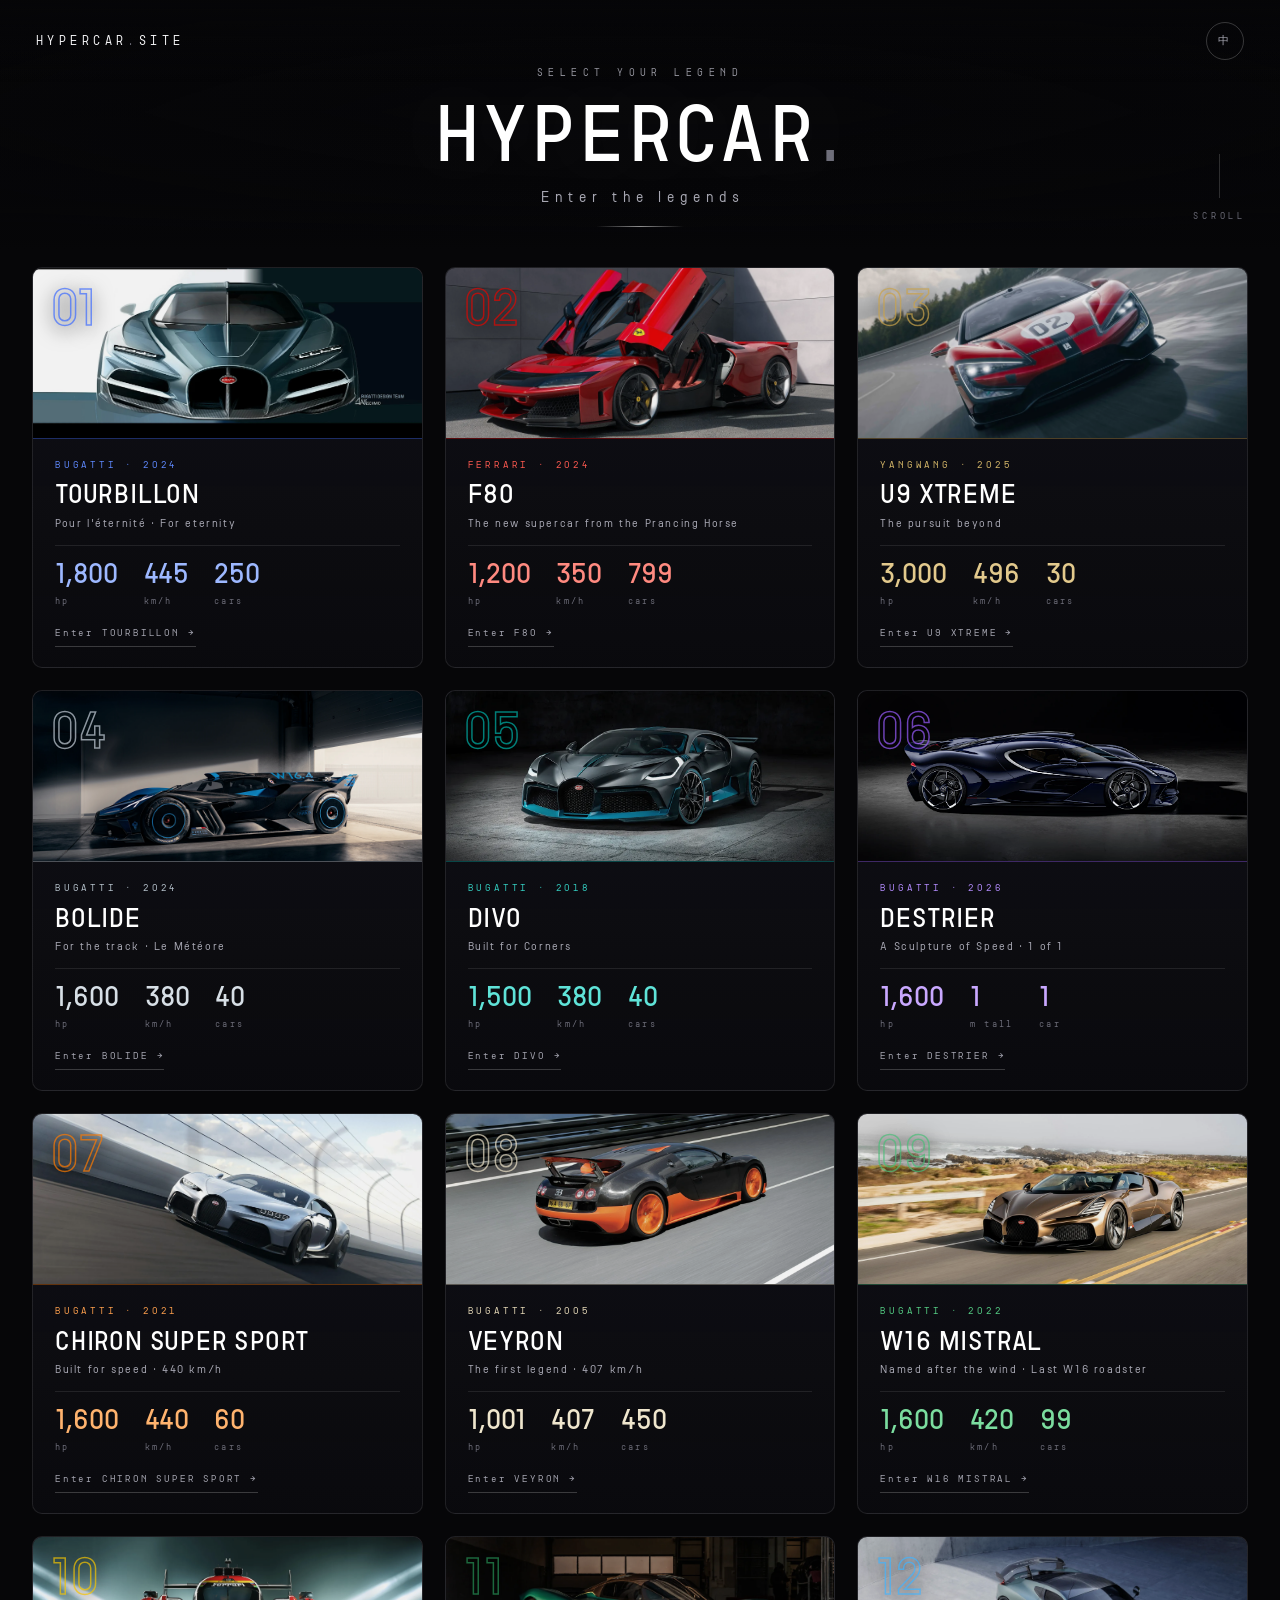
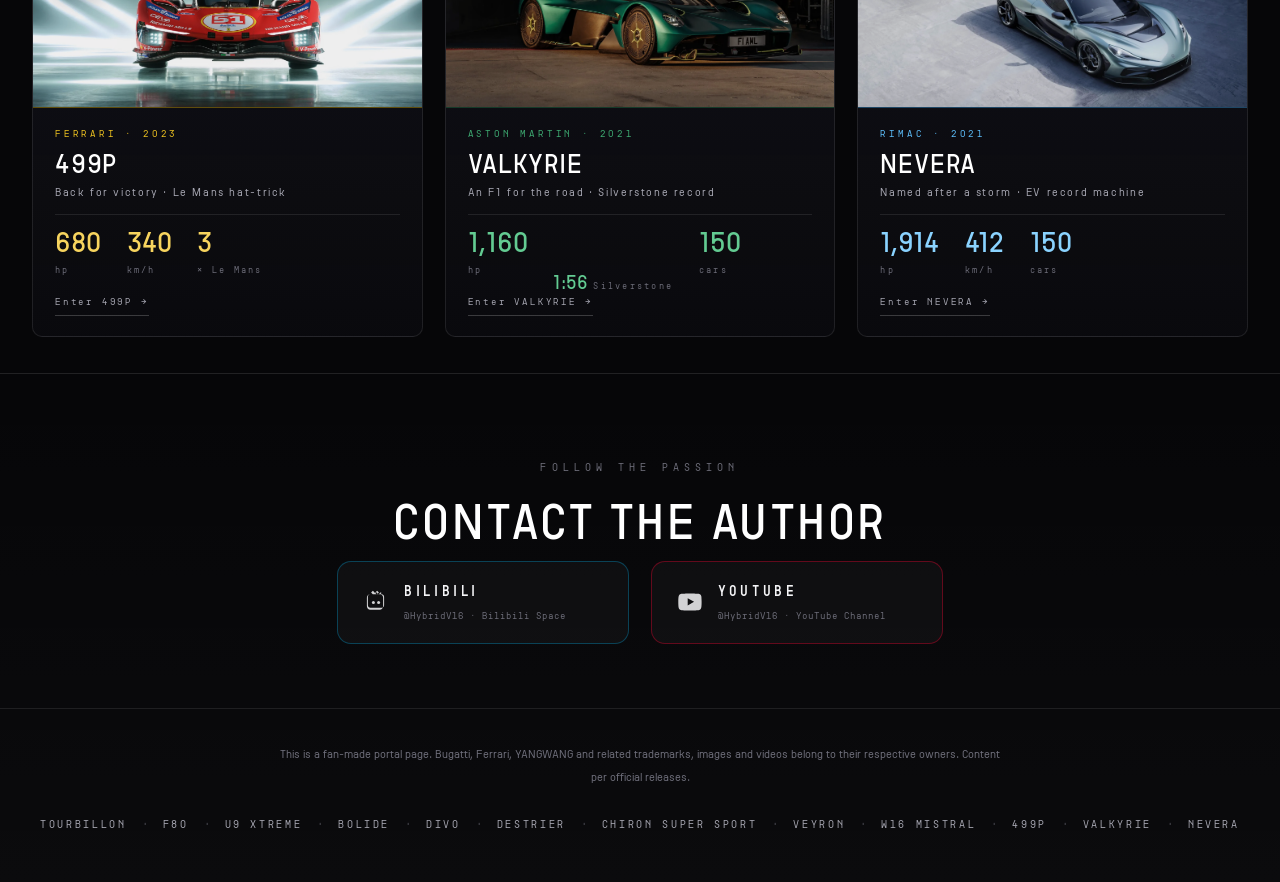
==== en.html @ 24a6a30d "Valkyrie 卡片圈速改为 1:56(去掉 .42,避免下沉) - index.html / en.html: spec--time 移除第二个数字 b 标签" ====
<!DOCTYPE html>
<html lang="en">
<head>
<meta charset="UTF-8">
<meta name="viewport" content="width=device-width, initial-scale=1.0">
<title>HYPERCAR.SITE — Enter the Legends</title>
<meta name="description" content="A collection of legendary hypercars: Bugatti Tourbillon, Ferrari F80, YANGWANG U9 Xtreme, Bugatti Bolide, Bugatti Divo, Bugatti Destrier, Bugatti Chiron Super Sport, Bugatti Veyron, Bugatti W16 Mistral, Ferrari 499P, Aston Martin Valkyrie, Rimac Nevera.">
<link rel="icon" href="data:image/svg+xml,%3Csvg xmlns='http://www.w3.org/2000/svg' viewBox='0 0 64 64'%3E%3Crect width='64' height='64' rx='14' fill='%230a0a0c'/%3E%3Ctext x='32' y='43' font-family='Arial' font-size='30' font-weight='700' fill='%23f4f4f6' text-anchor='middle'%3EH%3C/text%3E%3C/svg%3E">
<meta property="og:type" content="website">
<meta property="og:title" content="HYPERCAR.SITE">
<meta property="og:description" content="A collection of legendary hypercars — Bugatti Tourbillon · Ferrari F80 · YANGWANG U9 Xtreme · Bugatti Bolide · Bugatti Divo · Bugatti Destrier · Chiron Super Sport · Veyron · W16 Mistral · 499P · Valkyrie · Nevera.">
<meta property="og:image" content="assets/tourbillon.webp">
<meta name="twitter:card" content="summary_large_image">
<link rel="stylesheet" href="css/style.css">
</head>
<body>

<div class="cursor" aria-hidden="true"><span></span></div>

<header class="nav">
  <a class="nav__brand" href="#hero">HYPERCAR<span class="nav__dot">.</span>SITE</a>
  <a class="lang-btn" href="index.html">中</a>
</header>

<main>

<!-- ============ HERO ============ -->
<section class="hero" id="hero">
  <div class="hero__bg" aria-hidden="true">
    <img src="assets/tourbillon.webp" alt="">
    <img src="assets/f80.webp" alt="">
    <img src="assets/u9x.webp" alt="">
    <img src="assets/bolide.webp" alt="">
  </div>
  <div class="hero__veil" aria-hidden="true"></div>

  <div class="hero__inner">
    <p class="hero__kicker">SELECT YOUR LEGEND</p>
    <h1 class="hero__title">HYPERCAR<span class="hero__dot">.</span></h1>
    <p class="hero__sub">Enter the legends</p>
    <div class="hero__line" aria-hidden="true"></div>
  </div>

  <a class="hero__scroll" href="#doors" aria-label="Scroll to explore">
    <span class="hero__scroll-track"><i></i></span>
    <span class="hero__scroll-text">SCROLL</span>
  </a>
</section>

<!-- ============ CAR COLLECTION ============ -->
<section class="doors" id="doors">

  <!-- 01 TOURBILLON -->
  <a class="door door--bugatti" href="https://tourbillon.hypercar.site/en.html" target="_blank" rel="noopener">
    <div class="door__media">
      <img class="door__img" src="assets/tourbillon.webp" alt="Bugatti Tourbillon" loading="lazy">
      <span class="door__no">01</span>
    </div>
    <div class="door__body">
      <span class="door__tag">BUGATTI · 2024</span>
      <h2 class="door__title">TOURBILLON</h2>
      <p class="door__sub">Pour l'éternité · For eternity</p>
      <div class="door__specs">
        <div class="spec"><b data-count="1800">0</b><span>hp</span></div>
        <div class="spec"><b data-count="445">0</b><span>km/h</span></div>
        <div class="spec"><b data-count="250">0</b><span>cars</span></div>
      </div>
      <span class="door__enter">Enter TOURBILLON <i>→</i></span>
    </div>
  </a>

  <!-- 02 F80 -->
  <a class="door door--ferrari" href="https://f80.hypercar.site/en.html" target="_blank" rel="noopener">
    <div class="door__media">
      <img class="door__img" src="assets/f80.webp" alt="Ferrari F80" loading="lazy">
      <span class="door__no">02</span>
    </div>
    <div class="door__body">
      <span class="door__tag">FERRARI · 2024</span>
      <h2 class="door__title">F80</h2>
      <p class="door__sub">The new supercar from the Prancing Horse</p>
      <div class="door__specs">
        <div class="spec"><b data-count="1200">0</b><span>hp</span></div>
        <div class="spec"><b data-count="350">0</b><span>km/h</span></div>
        <div class="spec"><b data-count="799">0</b><span>cars</span></div>
      </div>
      <span class="door__enter">Enter F80 <i>→</i></span>
    </div>
  </a>

  <!-- 03 U9 XTREME -->
  <a class="door door--yangwang" href="https://u9x.hypercar.site/en.html" target="_blank" rel="noopener">
    <div class="door__media">
      <img class="door__img" src="assets/u9x.webp" alt="YANGWANG U9 Xtreme" loading="lazy">
      <span class="door__no">03</span>
    </div>
    <div class="door__body">
      <span class="door__tag">YANGWANG · 2025</span>
      <h2 class="door__title">U9 XTREME</h2>
      <p class="door__sub">The pursuit beyond</p>
      <div class="door__specs">
        <div class="spec"><b data-count="3000">0</b><span>hp</span></div>
        <div class="spec"><b data-count="496">0</b><span>km/h</span></div>
        <div class="spec"><b data-count="30">0</b><span>cars</span></div>
      </div>
      <span class="door__enter">Enter U9 XTREME <i>→</i></span>
    </div>
  </a>

  <!-- 04 BOLIDE -->
  <a class="door door--bolide" href="https://bolide.hypercar.site/en.html" target="_blank" rel="noopener">
    <div class="door__media">
      <img class="door__img" src="assets/bolide.webp" alt="Bugatti Bolide" loading="lazy">
      <span class="door__no">04</span>
    </div>
    <div class="door__body">
      <span class="door__tag">BUGATTI · 2024</span>
      <h2 class="door__title">BOLIDE</h2>
      <p class="door__sub">For the track · Le Météore</p>
      <div class="door__specs">
        <div class="spec"><b data-count="1600">0</b><span>hp</span></div>
        <div class="spec"><b data-count="380">0</b><span>km/h</span></div>
        <div class="spec"><b data-count="40">0</b><span>cars</span></div>
      </div>
      <span class="door__enter">Enter BOLIDE <i>→</i></span>
    </div>
  </a>

  <!-- 05 DIVO -->
  <a class="door door--divo" href="https://divo.hypercar.site/en.html" target="_blank" rel="noopener">
    <div class="door__media">
      <img class="door__img" src="assets/divo.webp" alt="Bugatti Divo" loading="lazy">
      <span class="door__no">05</span>
    </div>
    <div class="door__body">
      <span class="door__tag">BUGATTI · 2018</span>
      <h2 class="door__title">DIVO</h2>
      <p class="door__sub">Built for Corners</p>
      <div class="door__specs">
        <div class="spec"><b data-count="1500">0</b><span>hp</span></div>
        <div class="spec"><b data-count="380">0</b><span>km/h</span></div>
        <div class="spec"><b data-count="40">0</b><span>cars</span></div>
      </div>
      <span class="door__enter">Enter DIVO <i>→</i></span>
    </div>
  </a>

  <!-- 06 DESTRIER -->
  <a class="door door--destrier" href="https://destrier.hypercar.site/en.html" target="_blank" rel="noopener">
    <div class="door__media">
      <img class="door__img" src="assets/destrier.webp" alt="Bugatti Destrier" loading="lazy">
      <span class="door__no">06</span>
    </div>
    <div class="door__body">
      <span class="door__tag">BUGATTI · 2026</span>
      <h2 class="door__title">DESTRIER</h2>
      <p class="door__sub">A Sculpture of Speed · 1 of 1</p>
      <div class="door__specs">
        <div class="spec"><b data-count="1600">0</b><span>hp</span></div>
        <div class="spec"><b data-count="1">0</b><span>m tall</span></div>
        <div class="spec"><b data-count="1">0</b><span>car</span></div>
      </div>
      <span class="door__enter">Enter DESTRIER <i>→</i></span>
    </div>
  </a>

  <!-- 07 CHIRON SUPER SPORT -->
  <a class="door door--chiron" href="https://ykcbugatti.github.io/ChironSS/en.html" target="_blank" rel="noopener">
    <div class="door__media">
      <img class="door__img" src="assets/chiron-supersport.webp" alt="Bugatti Chiron Super Sport" loading="lazy">
      <span class="door__no">07</span>
    </div>
    <div class="door__body">
      <span class="door__tag">BUGATTI · 2021</span>
      <h2 class="door__title">CHIRON SUPER SPORT</h2>
      <p class="door__sub">Built for speed · 440 km/h</p>
      <div class="door__specs">
        <div class="spec"><b data-count="1600">0</b><span>hp</span></div>
        <div class="spec"><b data-count="440">0</b><span>km/h</span></div>
        <div class="spec"><b data-count="60">0</b><span>cars</span></div>
      </div>
      <span class="door__enter">Enter CHIRON SUPER SPORT <i>→</i></span>
    </div>
  </a>

  <!-- 08 VEYRON -->
  <a class="door door--veyron" href="https://veyron.hypercar.site/en.html" target="_blank" rel="noopener">
    <div class="door__media">
      <img class="door__img" src="assets/veyron.webp" alt="Bugatti Veyron" loading="lazy">
      <span class="door__no">08</span>
    </div>
    <div class="door__body">
      <span class="door__tag">BUGATTI · 2005</span>
      <h2 class="door__title">VEYRON</h2>
      <p class="door__sub">The first legend · 407 km/h</p>
      <div class="door__specs">
        <div class="spec"><b data-count="1001">0</b><span>hp</span></div>
        <div class="spec"><b data-count="407">0</b><span>km/h</span></div>
        <div class="spec"><b data-count="450">0</b><span>cars</span></div>
      </div>
      <span class="door__enter">Enter VEYRON <i>→</i></span>
    </div>
  </a>

  <!-- 09 W16 MISTRAL -->
  <a class="door door--mistral" href="https://ykcbugatti.github.io/Mistral/en.html" target="_blank" rel="noopener">
    <div class="door__media">
      <img class="door__img" src="assets/mistral.webp" alt="Bugatti W16 Mistral" loading="lazy">
      <span class="door__no">09</span>
    </div>
    <div class="door__body">
      <span class="door__tag">BUGATTI · 2022</span>
      <h2 class="door__title">W16 MISTRAL</h2>
      <p class="door__sub">Named after the wind · Last W16 roadster</p>
      <div class="door__specs">
        <div class="spec"><b data-count="1600">0</b><span>hp</span></div>
        <div class="spec"><b data-count="420">0</b><span>km/h</span></div>
        <div class="spec"><b data-count="99">0</b><span>cars</span></div>
      </div>
      <span class="door__enter">Enter W16 MISTRAL <i>→</i></span>
    </div>
  </a>

  <!-- 10 FERRARI 499P -->
  <a class="door door--f499p" href="https://499p.hypercar.site/en.html" target="_blank" rel="noopener">
    <div class="door__media">
      <img class="door__img" src="assets/499p.webp" alt="Ferrari 499P" loading="lazy">
      <span class="door__no">10</span>
    </div>
    <div class="door__body">
      <span class="door__tag">FERRARI · 2023</span>
      <h2 class="door__title">499P</h2>
      <p class="door__sub">Back for victory · Le Mans hat-trick</p>
      <div class="door__specs">
        <div class="spec"><b data-count="680">0</b><span>hp</span></div>
        <div class="spec"><b data-count="340">0</b><span>km/h</span></div>
        <div class="spec"><b data-count="3">0</b><span>× Le Mans</span></div>
      </div>
      <span class="door__enter">Enter 499P <i>→</i></span>
    </div>
  </a>

  <!-- 11 ASTON MARTIN VALKYRIE -->
  <a class="door door--valkyrie" href="https://ykcbugatti.github.io/Valkyrie/en.html" target="_blank" rel="noopener">
    <div class="door__media">
      <img class="door__img" src="assets/valkyrie.webp" alt="Aston Martin Valkyrie" loading="lazy">
      <span class="door__no">11</span>
    </div>
    <div class="door__body">
      <span class="door__tag">ASTON MARTIN · 2021</span>
      <h2 class="door__title">VALKYRIE</h2>
      <p class="door__sub">An F1 for the road · Silverstone record</p>
      <div class="door__specs">
        <div class="spec"><b data-count="1160">0</b><span>hp</span></div>
        <div class="spec spec--time"><b>1:56</b><span>Silverstone</span></div>
        <div class="spec"><b data-count="150">0</b><span>cars</span></div>
      </div>
      <span class="door__enter">Enter VALKYRIE <i>→</i></span>
    </div>
  </a>

  <!-- 12 RIMAC NEVERA -->
  <a class="door door--nevera" href="https://nevera.hypercar.site/en.html" target="_blank" rel="noopener">
    <div class="door__media">
      <img class="door__img" src="assets/nevera.webp" alt="Rimac Nevera" loading="lazy">
      <span class="door__no">12</span>
    </div>
    <div class="door__body">
      <span class="door__tag">RIMAC · 2021</span>
      <h2 class="door__title">NEVERA</h2>
      <p class="door__sub">Named after a storm · EV record machine</p>
      <div class="door__specs">
        <div class="spec"><b data-count="1914">0</b><span>hp</span></div>
        <div class="spec"><b data-count="412">0</b><span>km/h</span></div>
        <div class="spec"><b data-count="150">0</b><span>cars</span></div>
      </div>
      <span class="door__enter">Enter NEVERA <i>→</i></span>
    </div>
  </a>

</section>

</main>

<footer class="footer">

  <!-- ============ CONTACT ============ -->
  <div class="footer__contact">
    <p class="footer__kicker">FOLLOW THE PASSION</p>
    <h2 class="footer__title">Contact the author</h2>
    <div class="footer__btns">
      <a class="sbtn sbtn--bili" href="https://space.bilibili.com/675250962" target="_blank" rel="noopener">
        <svg viewBox="0 0 24 24" width="24" height="24" fill="currentColor" aria-hidden="true">
          <path d="M7.1 2.6 8.9.8l2.1 2.1L13.1.8l1.8 1.8-1.7 1.7h2.5c1.9 0 3.4 1.5 3.4 3.4v8.6c0 1.9-1.5 3.4-3.4 3.4H6.3c-1.9 0-3.4-1.5-3.4-3.4V7.7c0-1.9 1.5-3.4 3.4-3.4h2.5L7.1 2.6zM7.6 4.3H6.3c-1.3 0-2.4 1.1-2.4 2.4v8.6c0 1.3 1.1 2.4 2.4 2.4h11.4c1.3 0 2.4-1.1 2.4-2.4V6.7c0-1.3-1.1-2.4-2.4-2.4h-1.3l1.2-1.2-.9-.9-2.2 2.2-2.2-2.2-.9.9 1.2 1.2H7.6z"/>
          <circle cx="9.4" cy="12.6" r="1.5"/>
          <circle cx="14.6" cy="12.6" r="1.5"/>
        </svg>
        <span class="sbtn__txt"><b>BILIBILI</b><small>@HybridV16 · Bilibili Space</small></span>
        <i class="sbtn__arrow">→</i>
      </a>
      <a class="sbtn sbtn--yt" href="https://www.youtube.com/@HybridV16" target="_blank" rel="noopener">
        <svg viewBox="0 0 24 24" width="24" height="24" fill="currentColor" aria-hidden="true">
          <path d="M23.5 7.2s-.2-1.7-.9-2.4c-.9-.9-1.9-.9-2.4-1C16.9 3.5 12 3.5 12 3.5s-4.9 0-8.2.3c-.5.1-1.5.1-2.4 1-.7.7-.9 2.4-.9 2.4S.3 9.2.3 11.2v1.6c0 2 .2 4 .2 4s.2 1.7.9 2.4c.9.9 2.1.9 2.6 1 1.9.2 7.9.3 7.9.3s4.9 0 8.2-.3c.5-.1 1.5-.1 2.4-1 .7-.7.9-2.4.9-2.4s.2-2 .2-4v-1.6c0-2-.2-4-.2-4zM9.7 15.4V8.2l6.4 3.6-6.4 3.6z"/>
        </svg>
        <span class="sbtn__txt"><b>YOUTUBE</b><small>@HybridV16 · YouTube Channel</small></span>
        <i class="sbtn__arrow">→</i>
      </a>
    </div>
  </div>

  <div class="footer__base">
    <p class="footer__note">This is a fan-made portal page. Bugatti, Ferrari, YANGWANG and related trademarks, images and videos belong to their respective owners. Content per official releases.</p>
    <div class="footer__links">
      <a href="https://tourbillon.hypercar.site">TOURBILLON</a>
      <span class="footer__sep">·</span>
      <a href="https://f80.hypercar.site">F80</a>
      <span class="footer__sep">·</span>
      <a href="https://u9x.hypercar.site">U9 XTREME</a>
      <span class="footer__sep">·</span>
      <a href="https://bolide.hypercar.site">BOLIDE</a>
      <span class="footer__sep">·</span>
      <a href="https://divo.hypercar.site">DIVO</a>
      <span class="footer__sep">·</span>
      <a href="https://destrier.hypercar.site">DESTRIER</a>
      <span class="footer__sep">·</span>
      <a href="https://ykcbugatti.github.io/ChironSS/">CHIRON SUPER SPORT</a>
      <span class="footer__sep">·</span>
      <a href="https://veyron.hypercar.site">VEYRON</a>
      <span class="footer__sep">·</span>
      <a href="https://ykcbugatti.github.io/Mistral/">W16 MISTRAL</a>
      <span class="footer__sep">·</span>
      <a href="https://499p.hypercar.site">499P</a>
      <span class="footer__sep">·</span>
      <a href="https://ykcbugatti.github.io/Valkyrie/">VALKYRIE</a>
      <span class="footer__sep">·</span>
      <a href="https://nevera.hypercar.site">NEVERA</a>
    </div>
  </div>
</footer>

<script src="js/main.js"></script>
</body>
</html>
---- css/style.css ----
/* ============================================================
   HYPERCAR.SITE · v3 门户页
   设计语言:紧凑影像 Hero · 桌面端三卡单屏展示 · 品牌字体
   字体:Bugatti Display / Bugatti Text / Bugatti Mono(本地 woff2)
   ============================================================ */

/* ---------- 品牌字体 ---------- */
@font-face {
  font-family: 'Bugatti Display';
  src: url('../fonts/bugatti-display-400.woff2') format('woff2');
  font-weight: 400;
  font-style: normal;
  font-display: swap;
}
@font-face {
  font-family: 'Bugatti Text';
  src: url('../fonts/bugatti-text-400.woff2') format('woff2');
  font-weight: 400;
  font-style: normal;
  font-display: swap;
}
@font-face {
  font-family: 'Bugatti Text';
  src: url('../fonts/bugatti-text-700.woff2') format('woff2');
  font-weight: 700;
  font-style: normal;
  font-display: swap;
}
@font-face {
  font-family: 'Bugatti Mono';
  src: url('../fonts/bugatti-mono-400.woff2') format('woff2');
  font-weight: 400;
  font-style: normal;
  font-display: swap;
}

/* ---------- 变量 ---------- */
:root {
  --bg: #060608;
  --bg2: #0c0c10;
  --panel: #101016;
  --line: rgba(255, 255, 255, 0.09);
  --line2: rgba(255, 255, 255, 0.2);
  --txt: #f5f5f7;
  --dim: #a7a7b2;
  --faint: #6e6e7a;
  --bugatti: #3d6bff;
  --ferrari: #e10600;
  --yangwang: #c9a24b;
  --bili: #00a1d6;
  --yt: #ff0033;
  --display: 'Bugatti Display', 'PingFang SC', 'Hiragino Sans GB', 'Microsoft YaHei', sans-serif;
  --text: 'Bugatti Text', 'PingFang SC', 'Hiragino Sans GB', 'Microsoft YaHei', sans-serif;
  --mono: 'Bugatti Mono', ui-monospace, 'Cascadia Mono', 'SF Mono', Consolas, monospace;
  --ease: cubic-bezier(0.65, 0, 0.35, 1);
  --ease2: cubic-bezier(0.22, 1, 0.36, 1);
}

/* ---------- 基础 ---------- */
* { margin: 0; padding: 0; box-sizing: border-box; }

html { scroll-behavior: smooth; overflow-anchor: none; }

body {
  background: var(--bg);
  color: var(--txt);
  font-family: var(--text);
  font-size: 16px;
  line-height: 1.75;
  -webkit-font-smoothing: antialiased;
  overflow-x: hidden;
  min-height: 100vh;
  display: flex;
  flex-direction: column;
}

a { color: inherit; text-decoration: none; }
::selection { background: rgba(255, 255, 255, 0.18); }

/* ---------- 自定义光标 ---------- */
.cursor {
  position: fixed;
  top: 0; left: 0;
  width: 34px; height: 34px;
  margin: -17px 0 0 -17px;
  border: 1px solid rgba(255, 255, 255, 0.85);
  border-radius: 50%;
  pointer-events: none;
  z-index: 9999;
  opacity: 0;
  transition: opacity 0.4s;
  mix-blend-mode: difference;
}
.cursor span { position: absolute; inset: 0; border: 1px solid rgba(255, 255, 255, 0.85); border-radius: 50%; }
.cursor.is-on { opacity: 1; }
.cursor.is-hot { transform: scale(1.6); }
@media (pointer: coarse) { .cursor { display: none; } }

/* ---------- 导航 ---------- */
.nav {
  position: fixed;
  top: 0; left: 0; right: 0;
  z-index: 100;
  padding: 22px 36px;
  display: flex;
  align-items: center;
  justify-content: space-between;
  background: linear-gradient(180deg, rgba(6, 6, 8, 0.9), transparent);
  transition: padding 0.5s, background 0.5s;
}
.nav.is-solid {
  padding: 14px 36px;
  background: rgba(6, 6, 8, 0.82);
  backdrop-filter: blur(14px);
  -webkit-backdrop-filter: blur(14px);
  border-bottom: 1px solid var(--line);
}
.nav__brand {
  font-family: var(--mono);
  font-size: 13px;
  letter-spacing: 0.34em;
  color: var(--txt);
}
.nav__dot { color: var(--faint); }
.lang-btn {
  font-family: var(--mono);
  font-size: 11px;
  letter-spacing: 0.2em;
  color: var(--dim);
  width: 38px; height: 38px;
  display: grid;
  place-items: center;
  border: 1px solid var(--line2);
  border-radius: 50%;
  transition: border-color 0.3s, color 0.3s, transform 0.3s;
}
.lang-btn:hover { border-color: var(--txt); color: var(--txt); transform: scale(1.05); }

/* ---------- HERO:紧凑影像区 ---------- */
main {
  flex: 1;
  min-height: 100vh;
  display: flex;
  flex-direction: column;
}
.hero {
  position: relative;
  min-height: clamp(170px, 23vh, 250px);
  display: flex;
  align-items: center;
  justify-content: center;
  text-align: center;
  overflow: hidden;
}
.hero__bg { position: absolute; inset: 0; }
.hero__bg img {
  position: absolute;
  inset: 0;
  width: 100%; height: 100%;
  object-fit: cover;
  object-position: center 45%;
  opacity: 0;
  transform: scale(1.08);
  animation: heroCycle 32s var(--ease) infinite;
  will-change: opacity, transform;
}
.hero__bg img:nth-child(1) { animation-delay: 0s; }
.hero__bg img:nth-child(2) { animation-delay: 8s; }
.hero__bg img:nth-child(3) { animation-delay: 16s; }
.hero__bg img:nth-child(4) { animation-delay: 24s; }
@keyframes heroCycle {
  0%   { opacity: 0; transform: scale(1.08); }
  4%   { opacity: 0.6; }
  30%  { opacity: 0.6; }
  34%  { opacity: 0; transform: scale(1.02); }
  100% { opacity: 0; transform: scale(1.02); }
}
.hero__veil {
  position: absolute;
  inset: 0;
  background:
    radial-gradient(55% 80% at 50% 45%, transparent 30%, rgba(6, 6, 8, 0.5) 100%),
    linear-gradient(180deg, rgba(6, 6, 8, 0.55) 0%, rgba(6, 6, 8, 0.3) 45%, rgba(6, 6, 8, 0.55) 80%, var(--bg) 100%);
  pointer-events: none;
}
.hero__inner {
  position: relative;
  z-index: 2;
  padding: 64px 24px 22px;
}
.hero__kicker {
  font-family: var(--mono);
  font-size: 10.5px;
  letter-spacing: 0.52em;
  color: var(--dim);
  margin-bottom: 12px;
  opacity: 0;
  animation: fadeUp 0.9s var(--ease2) 0.15s forwards;
}
.hero__title {
  font-family: var(--display);
  font-weight: 400;
  font-size: clamp(38px, 6.2vw, 82px);
  line-height: 1;
  letter-spacing: 0.06em;
  color: #fff;
  text-shadow: 0 0 90px rgba(255, 255, 255, 0.16);
  opacity: 0;
  animation: fadeUp 1s var(--ease2) 0.3s forwards;
}
.hero__dot { color: var(--faint); }
.hero__sub {
  margin-top: 10px;
  font-size: clamp(12px, 1.4vw, 15px);
  letter-spacing: 0.4em;
  text-indent: 0.4em;
  color: var(--dim);
  opacity: 0;
  animation: fadeUp 1s var(--ease2) 0.45s forwards;
}
.hero__line {
  margin: 16px auto 0;
  width: 88px;
  height: 1px;
  background: linear-gradient(90deg, transparent, rgba(255, 255, 255, 0.55), transparent);
  opacity: 0;
  animation: fadeUp 0.9s var(--ease2) 0.6s forwards, linePulse 3.2s ease-in-out 1.8s infinite;
}
@keyframes linePulse {
  0%, 100% { opacity: 0.35; }
  50% { opacity: 1; }
}
@keyframes fadeUp {
  from { opacity: 0; transform: translateY(24px); }
  to   { opacity: 1; transform: none; }
}

/* 滚动指示 */
.hero__scroll {
  position: absolute;
  right: 34px;
  bottom: 24px;
  z-index: 2;
  display: flex;
  flex-direction: column;
  align-items: center;
  gap: 10px;
  color: var(--faint);
  opacity: 1;
  transition: opacity 0.5s;
}
.hero__scroll.is-gone { opacity: 0; pointer-events: none; }
.hero__scroll-track {
  width: 1px;
  height: 44px;
  background: rgba(255, 255, 255, 0.16);
  position: relative;
  overflow: hidden;
}
.hero__scroll-track i {
  position: absolute;
  left: 0; top: -40%;
  width: 100%; height: 40%;
  background: linear-gradient(180deg, transparent, #fff);
  animation: scrollDrop 1.8s var(--ease) infinite;
}
@keyframes scrollDrop {
  0%   { top: -40%; }
  100% { top: 110%; }
}
.hero__scroll-text {
  font-family: var(--mono);
  font-size: 9.5px;
  letter-spacing: 0.4em;
}

/* ---------- 车型收藏:桌面端三卡单屏 ---------- */
.doors {
  flex: 1;
  width: 100%;
  max-width: 1320px;
  margin: 0 auto;
  padding: 18px 32px 36px;
  display: grid;
  grid-template-columns: repeat(3, 1fr);
  gap: 22px;
  align-items: stretch;
}
.door {
  position: relative;
  display: flex;
  flex-direction: column;
  border: 1px solid var(--line);
  background: linear-gradient(180deg, var(--panel), rgba(12, 12, 16, 0.7));
  border-radius: 10px;
  overflow: hidden;
  opacity: 0;
  transform: translateY(34px);
  transition: transform 0.55s var(--ease), border-color 0.4s, box-shadow 0.55s, opacity 0.7s var(--ease2);
}
.door.is-in { opacity: 1; transform: none; }
.door.is-in:hover { transform: translateY(-7px); border-color: var(--line2); }
.door--bugatti.is-in:hover { border-color: rgba(61, 107, 255, 0.55); box-shadow: 0 34px 70px -34px rgba(61, 107, 255, 0.5); }
.door--ferrari.is-in:hover { border-color: rgba(225, 6, 0, 0.55); box-shadow: 0 34px 70px -34px rgba(225, 6, 0, 0.5); }
.door--yangwang.is-in:hover { border-color: rgba(201, 162, 75, 0.55); box-shadow: 0 34px 70px -34px rgba(201, 162, 75, 0.45); }
.door--bolide.is-in:hover { border-color: rgba(198, 208, 218, 0.55); box-shadow: 0 34px 70px -34px rgba(198, 208, 218, 0.4); }
.door--divo.is-in:hover { border-color: rgba(0, 178, 169, 0.55); box-shadow: 0 34px 70px -34px rgba(0, 178, 169, 0.45); }
.door--destrier.is-in:hover { border-color: rgba(154, 92, 255, 0.55); box-shadow: 0 34px 70px -34px rgba(154, 92, 255, 0.45); }
.door--chiron.is-in:hover { border-color: rgba(255, 122, 0, 0.55); box-shadow: 0 34px 70px -34px rgba(255, 122, 0, 0.45); }
.door--veyron.is-in:hover { border-color: rgba(235, 225, 200, 0.55); box-shadow: 0 34px 70px -34px rgba(235, 225, 200, 0.4); }
.door--mistral.is-in:hover { border-color: rgba(74, 190, 120, 0.55); box-shadow: 0 34px 70px -34px rgba(74, 190, 120, 0.45); }
.door--f499p.is-in:hover { border-color: rgba(245, 196, 0, 0.55); box-shadow: 0 34px 70px -34px rgba(245, 196, 0, 0.45); }
.door--valkyrie.is-in:hover { border-color: rgba(38, 145, 85, 0.55); box-shadow: 0 34px 70px -34px rgba(38, 145, 85, 0.45); }
.door--nevera.is-in:hover { border-color: rgba(64, 180, 255, 0.55); box-shadow: 0 34px 70px -34px rgba(64, 180, 255, 0.45); }

.door__media {
  position: relative;
  flex: 1.35;
  min-height: 170px;
  overflow: hidden;
}
.door__img {
  position: absolute;
  inset: 0;
  width: 100%; height: 100%;
  object-fit: cover;
  filter: saturate(0.88) brightness(0.95);
  transition: transform 1.2s var(--ease2), filter 0.9s;
}
.door.is-in:hover .door__img { transform: scale(1.06); filter: saturate(1.05) brightness(1.04); }

.door__no {
  position: absolute;
  top: 14px;
  left: 18px;
  z-index: 2;
  font-family: var(--display);
  font-size: clamp(42px, 4vw, 64px);
  line-height: 1;
  color: transparent;
  -webkit-text-stroke: 1.5px rgba(255, 255, 255, 0.32);
  pointer-events: none;
  text-shadow: 0 4px 20px rgba(0, 0, 0, 0.55);
}
.door--bugatti .door__no { -webkit-text-stroke-color: rgba(61, 107, 255, 0.7); }
.door--ferrari .door__no { -webkit-text-stroke-color: rgba(225, 6, 0, 0.7); }
.door--yangwang .door__no { -webkit-text-stroke-color: rgba(201, 162, 75, 0.7); }
.door--bolide .door__no { -webkit-text-stroke-color: rgba(198, 208, 218, 0.7); }
.door--divo .door__no { -webkit-text-stroke-color: rgba(0, 178, 169, 0.7); }
.door--destrier .door__no { -webkit-text-stroke-color: rgba(154, 92, 255, 0.7); }
.door--chiron .door__no { -webkit-text-stroke-color: rgba(255, 122, 0, 0.7); }
.door--veyron .door__no { -webkit-text-stroke-color: rgba(235, 225, 200, 0.7); }
.door--mistral .door__no { -webkit-text-stroke-color: rgba(74, 190, 120, 0.7); }
.door--f499p .door__no { -webkit-text-stroke-color: rgba(245, 196, 0, 0.7); }
.door--valkyrie .door__no { -webkit-text-stroke-color: rgba(38, 145, 85, 0.7); }
.door--nevera .door__no { -webkit-text-stroke-color: rgba(64, 180, 255, 0.7); }

.door__body {
  display: flex;
  flex-direction: column;
  padding: 17px 22px 20px;
  border-top: 1px solid var(--line);
}
.door--bugatti .door__body { border-top-color: rgba(61, 107, 255, 0.35); }
.door--ferrari .door__body { border-top-color: rgba(225, 6, 0, 0.35); }
.door--yangwang .door__body { border-top-color: rgba(201, 162, 75, 0.35); }
.door--bolide .door__body { border-top-color: rgba(198, 208, 218, 0.35); }
.door--divo .door__body { border-top-color: rgba(0, 178, 169, 0.35); }
.door--destrier .door__body { border-top-color: rgba(154, 92, 255, 0.35); }
.door--chiron .door__body { border-top-color: rgba(255, 122, 0, 0.35); }
.door--veyron .door__body { border-top-color: rgba(235, 225, 200, 0.35); }
.door--mistral .door__body { border-top-color: rgba(74, 190, 120, 0.35); }
.door--f499p .door__body { border-top-color: rgba(245, 196, 0, 0.35); }
.door--valkyrie .door__body { border-top-color: rgba(38, 145, 85, 0.35); }
.door--nevera .door__body { border-top-color: rgba(64, 180, 255, 0.35); }

.door__tag {
  font-family: var(--mono);
  font-size: 10px;
  letter-spacing: 0.38em;
  color: var(--faint);
}
.door--bugatti .door__tag { color: #5f89ff; }
.door--ferrari .door__tag { color: #ff5a50; }
.door--yangwang .door__tag { color: #d8b96a; }
.door--bolide .door__tag { color: #b6c2cc; }
.door--divo .door__tag { color: #34cfc2; }
.door--destrier .door__tag { color: #b48cff; }
.door--chiron .door__tag { color: #ffa04d; }
.door--veyron .door__tag { color: #e6d9b8; }
.door--mistral .door__tag { color: #55cf85; }
.door--f499p .door__tag { color: #f0c420; }
.door--valkyrie .door__tag { color: #3fae74; }
.door--nevera .door__tag { color: #5ec1ff; }

.door__title {
  font-family: var(--display);
  font-weight: 400;
  font-size: clamp(24px, 2.1vw, 34px);
  letter-spacing: 0.03em;
  line-height: 1.05;
  margin: 7px 0 4px;
  color: #fff;
}
.door__sub {
  font-size: 11.5px;
  letter-spacing: 0.14em;
  color: var(--dim);
  margin-bottom: 12px;
  white-space: nowrap;
  overflow: hidden;
  text-overflow: ellipsis;
}

.door__specs {
  display: flex;
  align-items: flex-end;
  gap: clamp(14px, 2vw, 28px);
  padding-top: 13px;
  border-top: 1px solid var(--line);
}
.spec { display: flex; flex-direction: column; }
.spec b {
  font-family: var(--display);
  font-weight: 400;
  font-size: clamp(22px, 2.2vw, 32px);
  line-height: 1;
  color: #fff;
}
.spec span {
  font-family: var(--mono);
  font-size: 9.5px;
  letter-spacing: 0.24em;
  color: var(--faint);
  margin-top: 6px;
}
/* 时间型 spec(6 min 59 sec)横排 */
.spec--time {
  flex-direction: row;
  align-items: baseline;
  gap: 5px;
  margin-bottom: -16px;
}
.spec--time b { margin-right: 3px; }
.spec--time span { margin-top: 0; }
.spec--time b:last-of-type { font-size: clamp(16px, 1.5vw, 22px); margin-right: 0; }

.door--bugatti .spec b { color: #9db8ff; }
.door--ferrari .spec b { color: #ff8a80; }
.door--yangwang .spec b { color: #e2c98c; }
.door--bolide .spec b { color: #d7dfe6; }
.door--divo .spec b { color: #5fe3d8; }
.door--destrier .spec b { color: #c9a8ff; }
.door--chiron .spec b { color: #ffb36e; }
.door--veyron .spec b { color: #efe6cd; }
.door--mistral .spec b { color: #7bdd9f; }
.door--f499p .spec b { color: #f7d45e; }
.door--valkyrie .spec b { color: #63cb92; }
.door--nevera .spec b { color: #8ad3ff; }

.door__enter {
  margin-top: 14px;
  align-self: flex-start;
  display: inline-flex;
  align-items: center;
  gap: 8px;
  font-family: var(--mono);
  font-size: 10px;
  letter-spacing: 0.28em;
  color: var(--dim);
  border-bottom: 1px solid var(--line2);
  padding-bottom: 5px;
  transition: color 0.35s, border-color 0.35s, gap 0.35s;
}
.door__enter i { font-style: normal; transition: transform 0.35s var(--ease); }
.door.is-in:hover .door__enter { gap: 13px; }
.door.is-in:hover .door__enter i { transform: translateX(5px); }
.door--bugatti.is-in:hover .door__enter { color: #6f96ff; border-color: #6f96ff; }
.door--ferrari.is-in:hover .door__enter { color: #ff6a5e; border-color: #ff6a5e; }
.door--yangwang.is-in:hover .door__enter { color: #dcc084; border-color: #dcc084; }
.door--bolide.is-in:hover .door__enter { color: #c9d3dc; border-color: #c9d3dc; }
.door--divo.is-in:hover .door__enter { color: #3ad6c9; border-color: #3ad6c9; }
.door--destrier.is-in:hover .door__enter { color: #b78eff; border-color: #b78eff; }
.door--chiron.is-in:hover .door__enter { color: #ff9d40; border-color: #ff9d40; }
.door--veyron.is-in:hover .door__enter { color: #e9dcba; border-color: #e9dcba; }
.door--mistral.is-in:hover .door__enter { color: #5fd48d; border-color: #5fd48d; }
.door--f499p.is-in:hover .door__enter { color: #f2c636; border-color: #f2c636; }
.door--valkyrie.is-in:hover .door__enter { color: #45bd80; border-color: #45bd80; }
.door--nevera.is-in:hover .door__enter { color: #66c6ff; border-color: #66c6ff; }

/* ---------- 页脚 ---------- */
.footer {
  border-top: 1px solid var(--line);
  background: linear-gradient(180deg, transparent, rgba(255, 255, 255, 0.02));
}
.footer__contact {
  max-width: 1280px;
  margin: 0 auto;
  padding: 84px 28px 64px;
  text-align: center;
}
.footer__kicker {
  font-family: var(--mono);
  font-size: 11px;
  letter-spacing: 0.46em;
  color: var(--faint);
  margin-bottom: 16px;
}
.footer__title {
  font-family: var(--display);
  font-weight: 400;
  font-size: clamp(32px, 4vw, 50px);
  letter-spacing: 0.05em;
  line-height: 1.1;
  color: #fff;
  margin-bottom: 12px;
}
.footer__lead {
  font-size: 13px;
  letter-spacing: 0.18em;
  color: var(--dim);
  margin-bottom: 40px;
}

/* 联系方式按钮 */
.footer__btns {
  display: flex;
  justify-content: center;
  gap: 22px;
  flex-wrap: wrap;
}
.sbtn {
  display: inline-flex;
  align-items: center;
  gap: 16px;
  padding: 18px 26px;
  min-width: 292px;
  justify-content: flex-start;
  border: 1px solid var(--line2);
  border-radius: 14px;
  background: rgba(255, 255, 255, 0.03);
  color: var(--txt);
  transition: transform 0.4s var(--ease), border-color 0.4s, background 0.4s, box-shadow 0.5s;
}
.sbtn svg { flex: none; opacity: 0.85; transition: opacity 0.3s, color 0.3s; }
.sbtn__txt {
  display: flex;
  flex-direction: column;
  align-items: flex-start;
  gap: 3px;
  flex: 1;
}
.sbtn__txt b { font-size: 14px; letter-spacing: 0.26em; font-weight: 700; }
.sbtn__txt small {
  font-family: var(--mono);
  font-size: 10px;
  letter-spacing: 0.1em;
  color: var(--faint);
  transition: color 0.3s;
}
.sbtn__arrow {
  font-style: normal;
  font-size: 16px;
  opacity: 0;
  transform: translateX(-8px);
  transition: opacity 0.35s var(--ease), transform 0.35s var(--ease);
}
.sbtn:hover { transform: translateY(-4px); }
.sbtn:hover .sbtn__arrow { opacity: 1; transform: none; }

.sbtn--bili { border-color: rgba(0, 161, 214, 0.35); }
.sbtn--bili:hover {
  border-color: var(--bili);
  background: rgba(0, 161, 214, 0.1);
  box-shadow: 0 26px 54px -26px rgba(0, 161, 214, 0.55);
}
.sbtn--bili:hover svg { color: var(--bili); opacity: 1; }
.sbtn--bili:hover .sbtn__txt small { color: #7fd4ef; }

.sbtn--yt { border-color: rgba(255, 0, 51, 0.35); }
.sbtn--yt:hover {
  border-color: var(--yt);
  background: rgba(255, 0, 51, 0.1);
  box-shadow: 0 26px 54px -26px rgba(255, 0, 51, 0.55);
}
.sbtn--yt:hover svg { color: #ff4d66; opacity: 1; }
.sbtn--yt:hover .sbtn__txt small { color: #ff9aa8; }

/* 页脚底部 */
.footer__base {
  border-top: 1px solid var(--line);
  padding: 34px 28px 44px;
  text-align: center;
}
.footer__note {
  font-size: 12px;
  color: var(--faint);
  max-width: 720px;
  margin: 0 auto 22px;
  line-height: 1.9;
}
.footer__links {
  display: flex;
  justify-content: center;
  align-items: center;
  gap: 16px;
  flex-wrap: wrap;
}
.footer__links a {
  font-family: var(--mono);
  font-size: 11px;
  letter-spacing: 0.24em;
  color: var(--dim);
  transition: color 0.3s;
}
.footer__links a:hover { color: var(--txt); }
.footer__sep { color: var(--faint); opacity: 0.5; }

/* ---------- 响应式 ---------- */
@media (max-width: 1100px) {
  .doors { gap: 16px; padding-left: 20px; padding-right: 20px; }
  .door__body { padding: 18px 18px 22px; }
}

@media (max-width: 960px) {
  .doors { grid-template-columns: 1fr; flex: none; max-width: 640px; gap: 26px; padding: 14px 18px 72px; }
  .hero { min-height: clamp(300px, 46vh, 440px); }
  .hero__scroll { right: auto; left: 50%; transform: translateX(-50%); bottom: 18px; flex-direction: row; align-items: center; gap: 12px; }
  .hero__scroll-track { height: 1px; width: 44px; }
  .hero__scroll-track i { top: auto; left: -40%; height: 100%; width: 40%; background: linear-gradient(90deg, transparent, #fff); animation: scrollDropH 1.8s var(--ease) infinite; }
  @keyframes scrollDropH { 0% { left: -40%; } 100% { left: 110%; } }
  .door__media { flex: none; aspect-ratio: 16 / 10; min-height: 0; }
  .footer__btns { flex-direction: column; align-items: center; }
  .sbtn { width: 100%; max-width: 400px; }
}

@media (max-width: 560px) {
  .nav { padding: 16px 20px; }
  .nav.is-solid { padding: 12px 20px; }
  .nav__brand { font-size: 12px; }
  .hero__inner { padding: 74px 20px 26px; }
  .hero__sub { letter-spacing: 0.3em; text-indent: 0.3em; }
  .doors { padding: 12px 16px 64px; }
  .door__media { aspect-ratio: 16 / 11; }
  .door__body { padding: 18px 18px 24px; }
  .door__specs { gap: 20px; }
  .spec--time { gap: 4px; }
  .footer__contact { padding: 64px 20px 52px; }
  .sbtn { min-width: 0; padding: 16px 20px; gap: 12px; }
  .sbtn svg { width: 20px; height: 20px; }
  .sbtn__arrow { display: none; }
  .footer__base { padding: 28px 20px 38px; }
}

/* ---------- 减少动效 ---------- */
@media (prefers-reduced-motion: reduce) {
  *, *::before, *::after {
    animation-duration: 0.01ms !important;
    animation-delay: 0ms !important;
    transition-duration: 0.01ms !important;
  }
  .hero__bg img { opacity: 0.6; transform: none; }
  .hero__bg img:nth-child(n) { animation: none; }
  .hero__kicker, .hero__title, .hero__sub, .hero__line { opacity: 1; transform: none; }
  .door { opacity: 1; transform: none; }
  .cursor { display: none; }
}
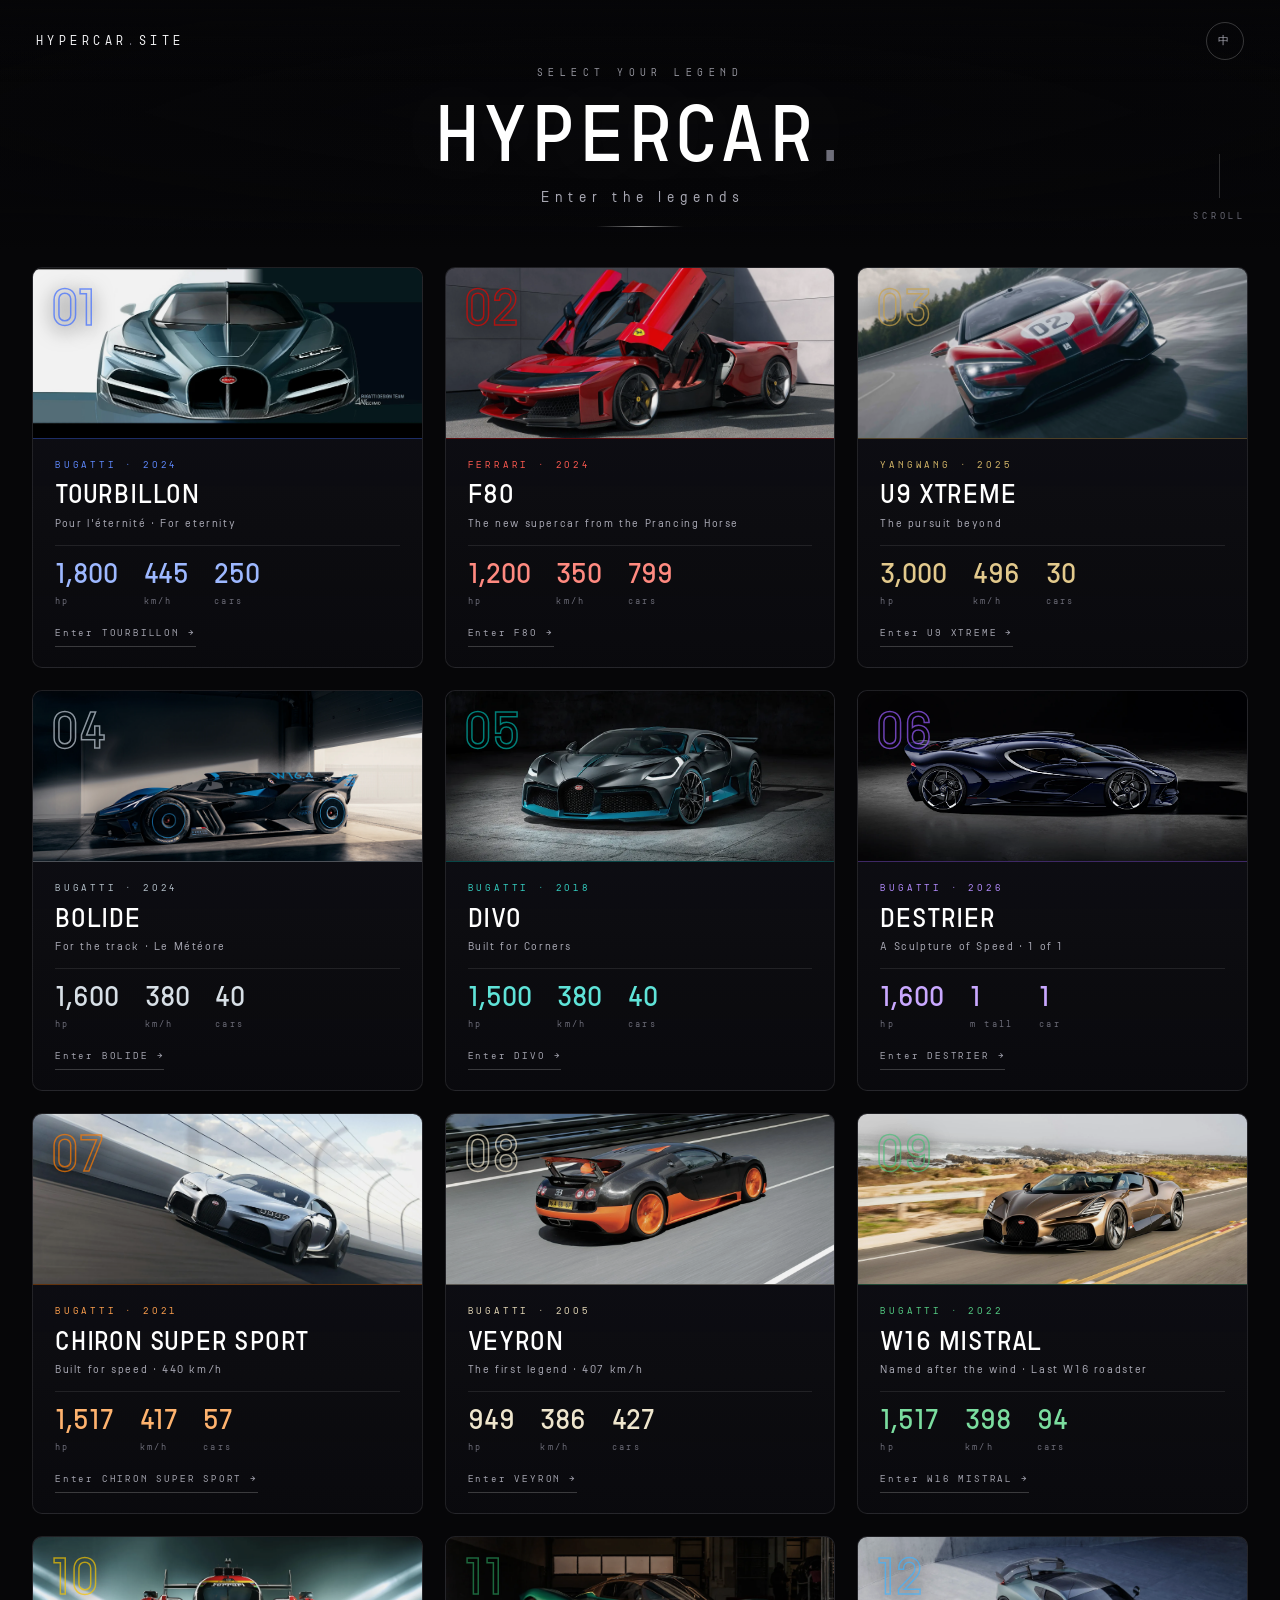
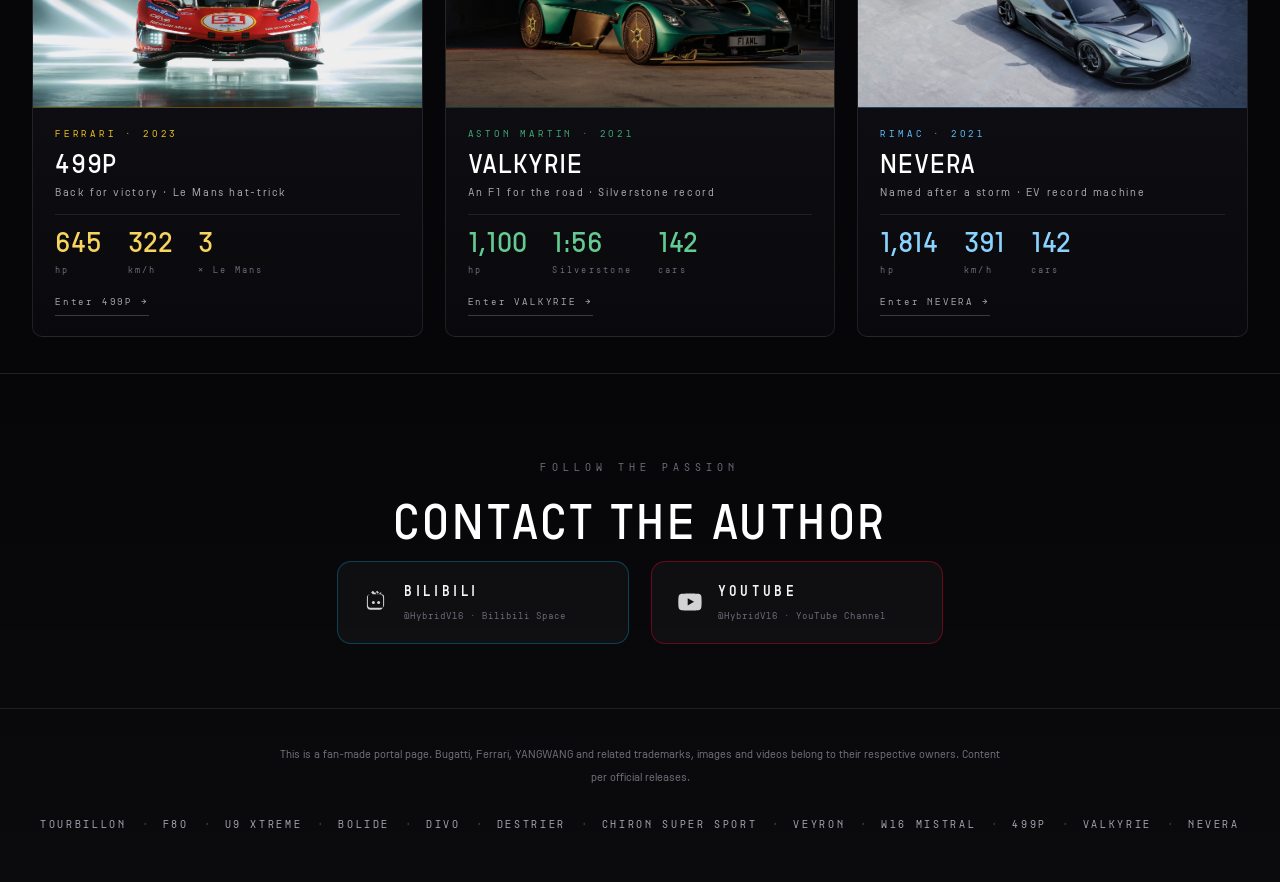
==== commit 5edd61bf: "Valkyrie 圈速改用普通 spec 布局,解决 1:56 下沉 - index.html / en.html: Valkyrie 卡 1:56 从 spec--time 横排改为普通   .sp" ====
--- a/en.html
+++ b/en.html
@@ -252,7 +252,7 @@
       <p class="door__sub">An F1 for the road · Silverstone record</p>
       <div class="door__specs">
         <div class="spec"><b data-count="1160">0</b><span>hp</span></div>
-        <div class="spec spec--time"><b>1:56</b><span>Silverstone</span></div>
+        <div class="spec"><b>1:56</b><span>Silverstone</span></div>
         <div class="spec"><b data-count="150">0</b><span>cars</span></div>
       </div>
       <span class="door__enter">Enter VALKYRIE <i>→</i></span>
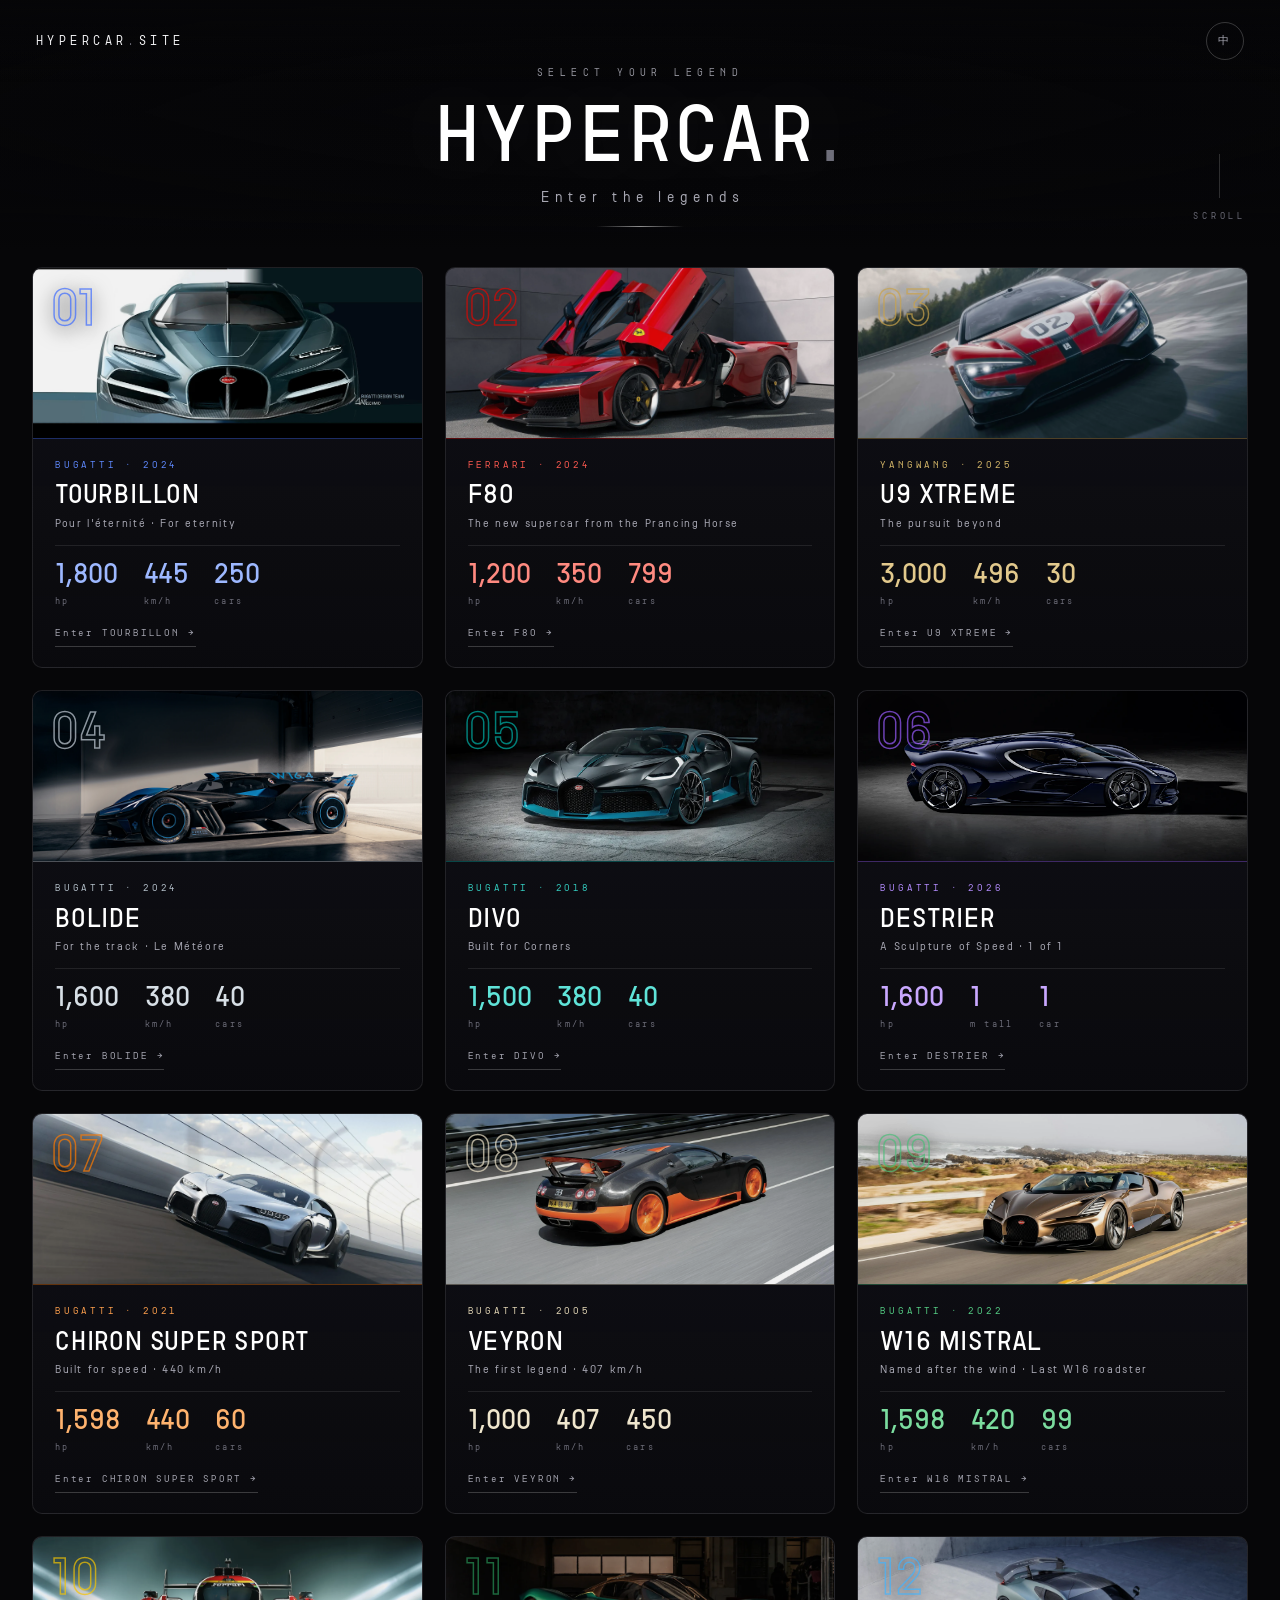
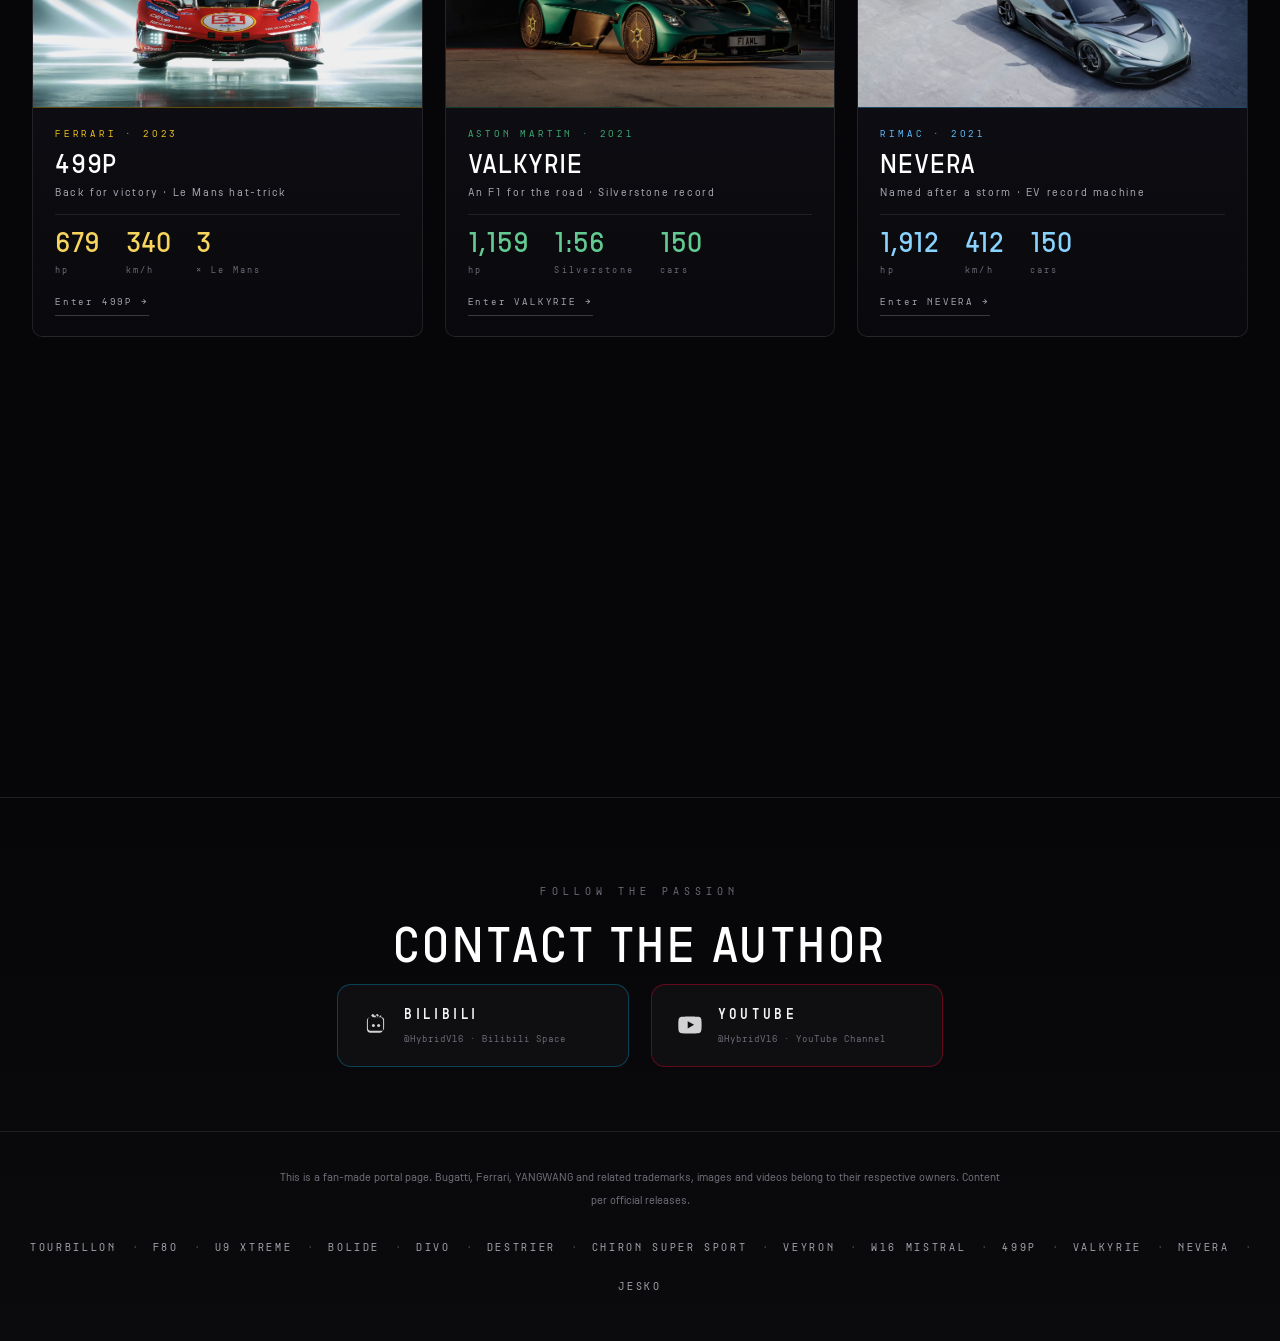
==== commit 6c0fd73e: "门户收录 Koenigsegg Jesko:新增 13 卡 - index.html / en.html: 追加 13 KOENIGSEGG JESKO(1600 hp / 500 km/h /   " ====
--- a/en.html
+++ b/en.html
@@ -4,11 +4,11 @@
 <meta charset="UTF-8">
 <meta name="viewport" content="width=device-width, initial-scale=1.0">
 <title>HYPERCAR.SITE — Enter the Legends</title>
-<meta name="description" content="A collection of legendary hypercars: Bugatti Tourbillon, Ferrari F80, YANGWANG U9 Xtreme, Bugatti Bolide, Bugatti Divo, Bugatti Destrier, Bugatti Chiron Super Sport, Bugatti Veyron, Bugatti W16 Mistral, Ferrari 499P, Aston Martin Valkyrie, Rimac Nevera.">
+<meta name="description" content="A collection of legendary hypercars: Bugatti Tourbillon, Ferrari F80, YANGWANG U9 Xtreme, Bugatti Bolide, Bugatti Divo, Bugatti Destrier, Bugatti Chiron Super Sport, Bugatti Veyron, Bugatti W16 Mistral, Ferrari 499P, Aston Martin Valkyrie, Rimac Nevera, Koenigsegg Jesko.">
 <link rel="icon" href="data:image/svg+xml,%3Csvg xmlns='http://www.w3.org/2000/svg' viewBox='0 0 64 64'%3E%3Crect width='64' height='64' rx='14' fill='%230a0a0c'/%3E%3Ctext x='32' y='43' font-family='Arial' font-size='30' font-weight='700' fill='%23f4f4f6' text-anchor='middle'%3EH%3C/text%3E%3C/svg%3E">
 <meta property="og:type" content="website">
 <meta property="og:title" content="HYPERCAR.SITE">
-<meta property="og:description" content="A collection of legendary hypercars — Bugatti Tourbillon · Ferrari F80 · YANGWANG U9 Xtreme · Bugatti Bolide · Bugatti Divo · Bugatti Destrier · Chiron Super Sport · Veyron · W16 Mistral · 499P · Valkyrie · Nevera.">
+<meta property="og:description" content="A collection of legendary hypercars — Bugatti Tourbillon · Ferrari F80 · YANGWANG U9 Xtreme · Bugatti Bolide · Bugatti Divo · Bugatti Destrier · Chiron Super Sport · Veyron · W16 Mistral · 499P · Valkyrie · Nevera · Jesko.">
 <meta property="og:image" content="assets/tourbillon.webp">
 <meta name="twitter:card" content="summary_large_image">
 <link rel="stylesheet" href="css/style.css">
@@ -275,6 +275,25 @@
         <div class="spec"><b data-count="150">0</b><span>cars</span></div>
       </div>
       <span class="door__enter">Enter NEVERA <i>→</i></span>
+    </div>
+  </a>
+
+  <!-- 13 KOENIGSEGG JESKO -->
+  <a class="door door--jesko" href="https://ykcbugatti.github.io/Jesko/en.html" target="_blank" rel="noopener">
+    <div class="door__media">
+      <img class="door__img" src="assets/jesko.webp" alt="Koenigsegg Jesko" loading="lazy">
+      <span class="door__no">13</span>
+    </div>
+    <div class="door__body">
+      <span class="door__tag">KOENIGSEGG · 2019</span>
+      <h2 class="door__title">JESKO</h2>
+      <p class="door__sub">Built for speed · Attack & Absolut</p>
+      <div class="door__specs">
+        <div class="spec"><b data-count="1600">0</b><span>hp</span></div>
+        <div class="spec"><b data-count="500">0</b><span>km/h</span></div>
+        <div class="spec"><b data-count="125">0</b><span>cars</span></div>
+      </div>
+      <span class="door__enter">Enter JESKO <i>→</i></span>
     </div>
   </a>
 
@@ -334,6 +353,8 @@
       <a href="https://ykcbugatti.github.io/Valkyrie/">VALKYRIE</a>
       <span class="footer__sep">·</span>
       <a href="https://nevera.hypercar.site">NEVERA</a>
+      <span class="footer__sep">·</span>
+      <a href="https://ykcbugatti.github.io/Jesko/">JESKO</a>
     </div>
   </div>
 </footer>
--- a/css/style.css
+++ b/css/style.css
@@ -312,6 +312,7 @@
 .door--f499p.is-in:hover { border-color: rgba(245, 196, 0, 0.55); box-shadow: 0 34px 70px -34px rgba(245, 196, 0, 0.45); }
 .door--valkyrie.is-in:hover { border-color: rgba(38, 145, 85, 0.55); box-shadow: 0 34px 70px -34px rgba(38, 145, 85, 0.45); }
 .door--nevera.is-in:hover { border-color: rgba(64, 180, 255, 0.55); box-shadow: 0 34px 70px -34px rgba(64, 180, 255, 0.45); }
+.door--jesko.is-in:hover { border-color: rgba(255, 61, 129, 0.55); box-shadow: 0 34px 70px -34px rgba(255, 61, 129, 0.45); }
 
 .door__media {
   position: relative;
@@ -354,6 +355,7 @@
 .door--f499p .door__no { -webkit-text-stroke-color: rgba(245, 196, 0, 0.7); }
 .door--valkyrie .door__no { -webkit-text-stroke-color: rgba(38, 145, 85, 0.7); }
 .door--nevera .door__no { -webkit-text-stroke-color: rgba(64, 180, 255, 0.7); }
+.door--jesko .door__no { -webkit-text-stroke-color: rgba(255, 61, 129, 0.7); }
 
 .door__body {
   display: flex;
@@ -373,6 +375,7 @@
 .door--f499p .door__body { border-top-color: rgba(245, 196, 0, 0.35); }
 .door--valkyrie .door__body { border-top-color: rgba(38, 145, 85, 0.35); }
 .door--nevera .door__body { border-top-color: rgba(64, 180, 255, 0.35); }
+.door--jesko .door__body { border-top-color: rgba(255, 61, 129, 0.35); }
 
 .door__tag {
   font-family: var(--mono);
@@ -392,6 +395,7 @@
 .door--f499p .door__tag { color: #f0c420; }
 .door--valkyrie .door__tag { color: #3fae74; }
 .door--nevera .door__tag { color: #5ec1ff; }
+.door--jesko .door__tag { color: #ff6b9d; }
 
 .door__title {
   font-family: var(--display);
@@ -457,6 +461,7 @@
 .door--f499p .spec b { color: #f7d45e; }
 .door--valkyrie .spec b { color: #63cb92; }
 .door--nevera .spec b { color: #8ad3ff; }
+.door--jesko .spec b { color: #ff8fb5; }
 
 .door__enter {
   margin-top: 14px;
@@ -487,6 +492,7 @@
 .door--f499p.is-in:hover .door__enter { color: #f2c636; border-color: #f2c636; }
 .door--valkyrie.is-in:hover .door__enter { color: #45bd80; border-color: #45bd80; }
 .door--nevera.is-in:hover .door__enter { color: #66c6ff; border-color: #66c6ff; }
+.door--jesko.is-in:hover .door__enter { color: #ff6ba1; border-color: #ff6ba1; }
 
 /* ---------- 页脚 ---------- */
 .footer {
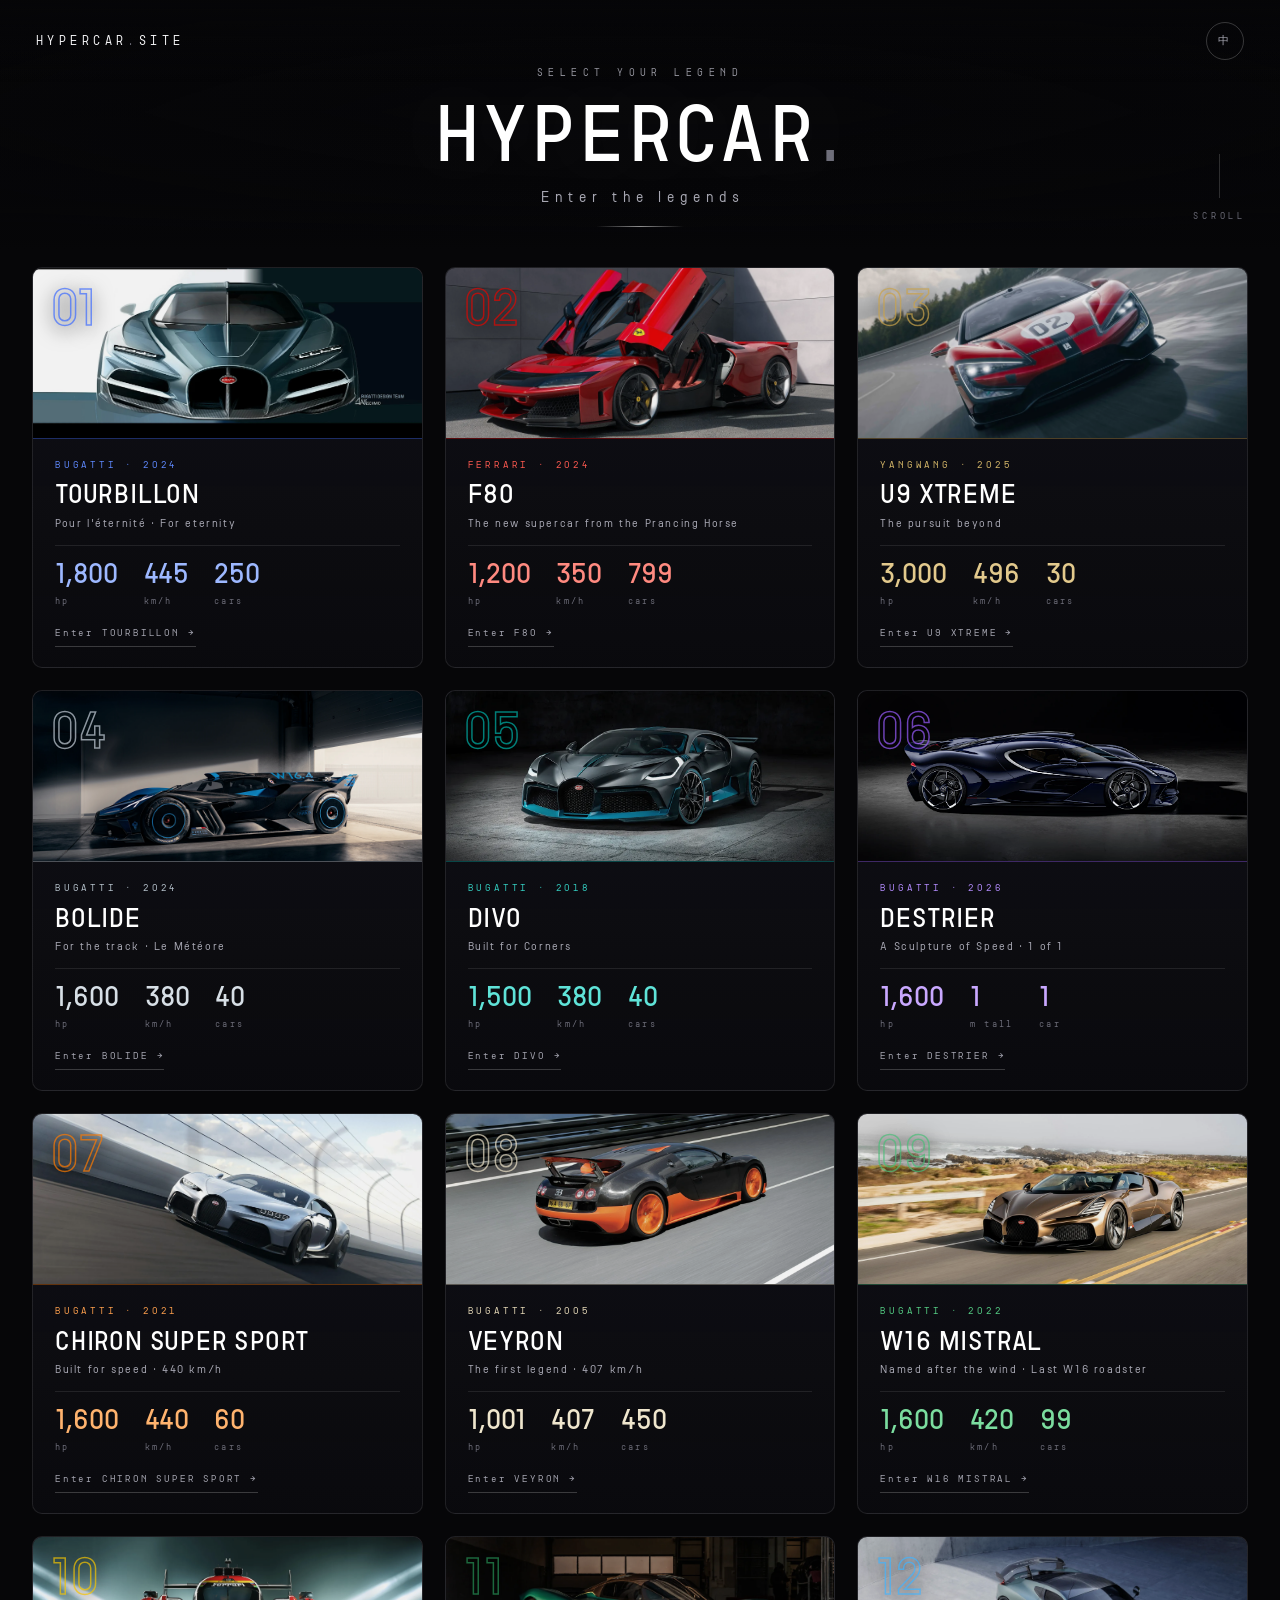
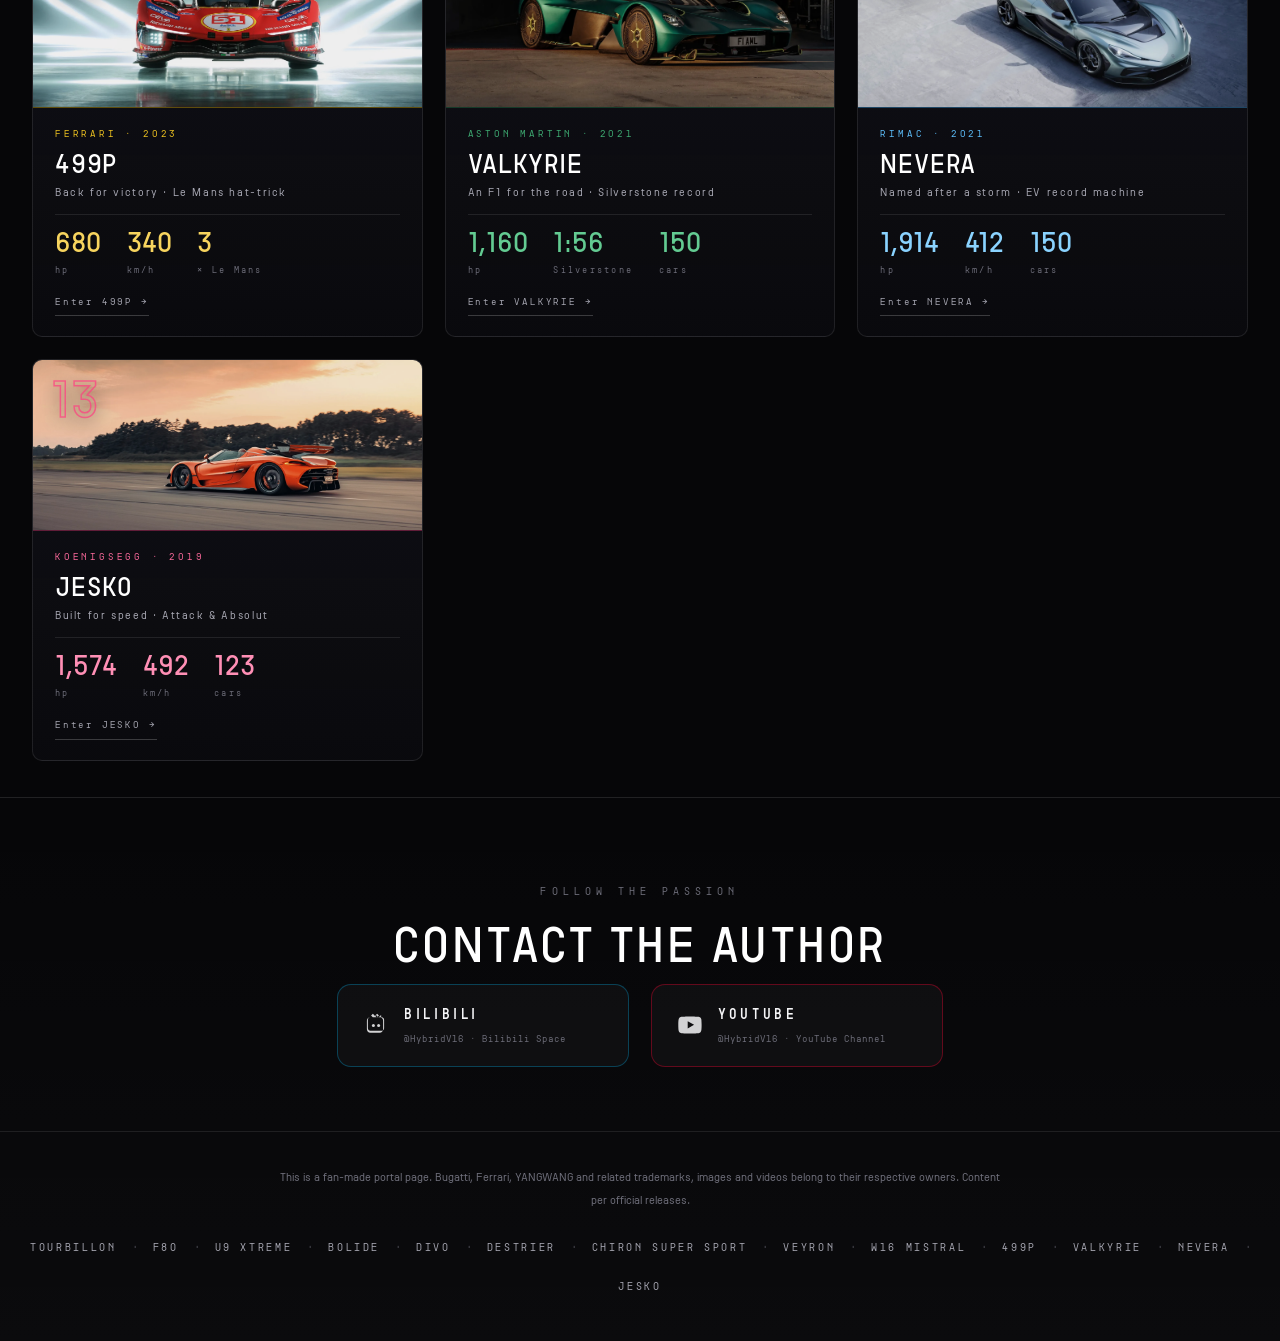
==== commit 7d60637e: "规范化:接入共享语言逻辑与 SEO 基建,清理未引用素材 - 语言分流改用 shared/v1/lang.js(统一实现,沿用原 localStorage 键与跳转方向) - 新增 robots.tx" ====
--- a/en.html
+++ b/en.html
@@ -12,6 +12,16 @@
 <meta property="og:image" content="assets/tourbillon.webp">
 <meta name="twitter:card" content="summary_large_image">
 <link rel="stylesheet" href="css/style.css">
+<!-- hc:seo:start -->
+<!-- generated by tools/seo.py · cars.json · 2026-09-11 -->
+<link rel="canonical" href="https://www.hypercar.site/en.html">
+<link rel="alternate" hreflang="zh-CN" href="https://www.hypercar.site/">
+<link rel="alternate" hreflang="en" href="https://www.hypercar.site/en.html">
+<link rel="alternate" hreflang="x-default" href="https://www.hypercar.site/">
+<script type="application/ld+json">
+{"@context":"https://schema.org","@type":"CollectionPage","name":"HYPERCAR.SITE","url":"https://www.hypercar.site/en.html","description":"A collection of hypercar legends","mainEntity":{"@type":"ItemList","numberOfItems":13,"itemListElement":[{"@type":"ListItem","position":1,"name":"Bugatti Tourbillon","url":"https://tourbillon.hypercar.site/en.html"},{"@type":"ListItem","position":2,"name":"Ferrari F80","url":"https://f80.hypercar.site/en.html"},{"@type":"ListItem","position":3,"name":"Yangwang U9 Xtreme","url":"https://u9x.hypercar.site/en.html"},{"@type":"ListItem","position":4,"name":"Bugatti Bolide","url":"https://bolide.hypercar.site/en.html"},{"@type":"ListItem","position":5,"name":"Bugatti Divo","url":"https://divo.hypercar.site/en.html"},{"@type":"ListItem","position":6,"name":"Bugatti Destrier","url":"https://destrier.hypercar.site/en.html"},{"@type":"ListItem","position":7,"name":"Bugatti Chiron Super Sport","url":"https://chironss.hypercar.site/en.html"},{"@type":"ListItem","position":8,"name":"Bugatti Veyron","url":"https://veyron.hypercar.site/en.html"},{"@type":"ListItem","position":9,"name":"Bugatti W16 Mistral","url":"https://mistral.hypercar.site/en.html"},{"@type":"ListItem","position":10,"name":"Ferrari 499P","url":"https://499p.hypercar.site/en.html"},{"@type":"ListItem","position":11,"name":"Aston Martin Valkyrie","url":"https://valkyrie.hypercar.site/en.html"},{"@type":"ListItem","position":12,"name":"Rimac Nevera","url":"https://nevera.hypercar.site/en.html"},{"@type":"ListItem","position":13,"name":"Koenigsegg Jesko","url":"https://jesko.hypercar.site/en.html"}]}}
+</script>
+<!-- hc:seo:end -->
 </head>
 <body>
 
@@ -165,7 +175,7 @@
   </a>
 
   <!-- 07 CHIRON SUPER SPORT -->
-  <a class="door door--chiron" href="https://ykcbugatti.github.io/ChironSS/en.html" target="_blank" rel="noopener">
+  <a class="door door--chiron" href="https://chironss.hypercar.site/en.html" target="_blank" rel="noopener">
     <div class="door__media">
       <img class="door__img" src="assets/chiron-supersport.webp" alt="Bugatti Chiron Super Sport" loading="lazy">
       <span class="door__no">07</span>
@@ -203,7 +213,7 @@
   </a>
 
   <!-- 09 W16 MISTRAL -->
-  <a class="door door--mistral" href="https://ykcbugatti.github.io/Mistral/en.html" target="_blank" rel="noopener">
+  <a class="door door--mistral" href="https://mistral.hypercar.site/en.html" target="_blank" rel="noopener">
     <div class="door__media">
       <img class="door__img" src="assets/mistral.webp" alt="Bugatti W16 Mistral" loading="lazy">
       <span class="door__no">09</span>
@@ -241,7 +251,7 @@
   </a>
 
   <!-- 11 ASTON MARTIN VALKYRIE -->
-  <a class="door door--valkyrie" href="https://ykcbugatti.github.io/Valkyrie/en.html" target="_blank" rel="noopener">
+  <a class="door door--valkyrie" href="https://valkyrie.hypercar.site/en.html" target="_blank" rel="noopener">
     <div class="door__media">
       <img class="door__img" src="assets/valkyrie.webp" alt="Aston Martin Valkyrie" loading="lazy">
       <span class="door__no">11</span>
@@ -279,7 +289,7 @@
   </a>
 
   <!-- 13 KOENIGSEGG JESKO -->
-  <a class="door door--jesko" href="https://ykcbugatti.github.io/Jesko/en.html" target="_blank" rel="noopener">
+  <a class="door door--jesko" href="https://jesko.hypercar.site/en.html" target="_blank" rel="noopener">
     <div class="door__media">
       <img class="door__img" src="assets/jesko.webp" alt="Koenigsegg Jesko" loading="lazy">
       <span class="door__no">13</span>
@@ -342,19 +352,19 @@
       <span class="footer__sep">·</span>
       <a href="https://destrier.hypercar.site">DESTRIER</a>
       <span class="footer__sep">·</span>
-      <a href="https://ykcbugatti.github.io/ChironSS/">CHIRON SUPER SPORT</a>
+      <a href="https://chironss.hypercar.site">CHIRON SUPER SPORT</a>
       <span class="footer__sep">·</span>
       <a href="https://veyron.hypercar.site">VEYRON</a>
       <span class="footer__sep">·</span>
-      <a href="https://ykcbugatti.github.io/Mistral/">W16 MISTRAL</a>
+      <a href="https://mistral.hypercar.site">W16 MISTRAL</a>
       <span class="footer__sep">·</span>
       <a href="https://499p.hypercar.site">499P</a>
       <span class="footer__sep">·</span>
-      <a href="https://ykcbugatti.github.io/Valkyrie/">VALKYRIE</a>
+      <a href="https://valkyrie.hypercar.site">VALKYRIE</a>
       <span class="footer__sep">·</span>
       <a href="https://nevera.hypercar.site">NEVERA</a>
       <span class="footer__sep">·</span>
-      <a href="https://ykcbugatti.github.io/Jesko/">JESKO</a>
+      <a href="https://jesko.hypercar.site">JESKO</a>
     </div>
   </div>
 </footer>
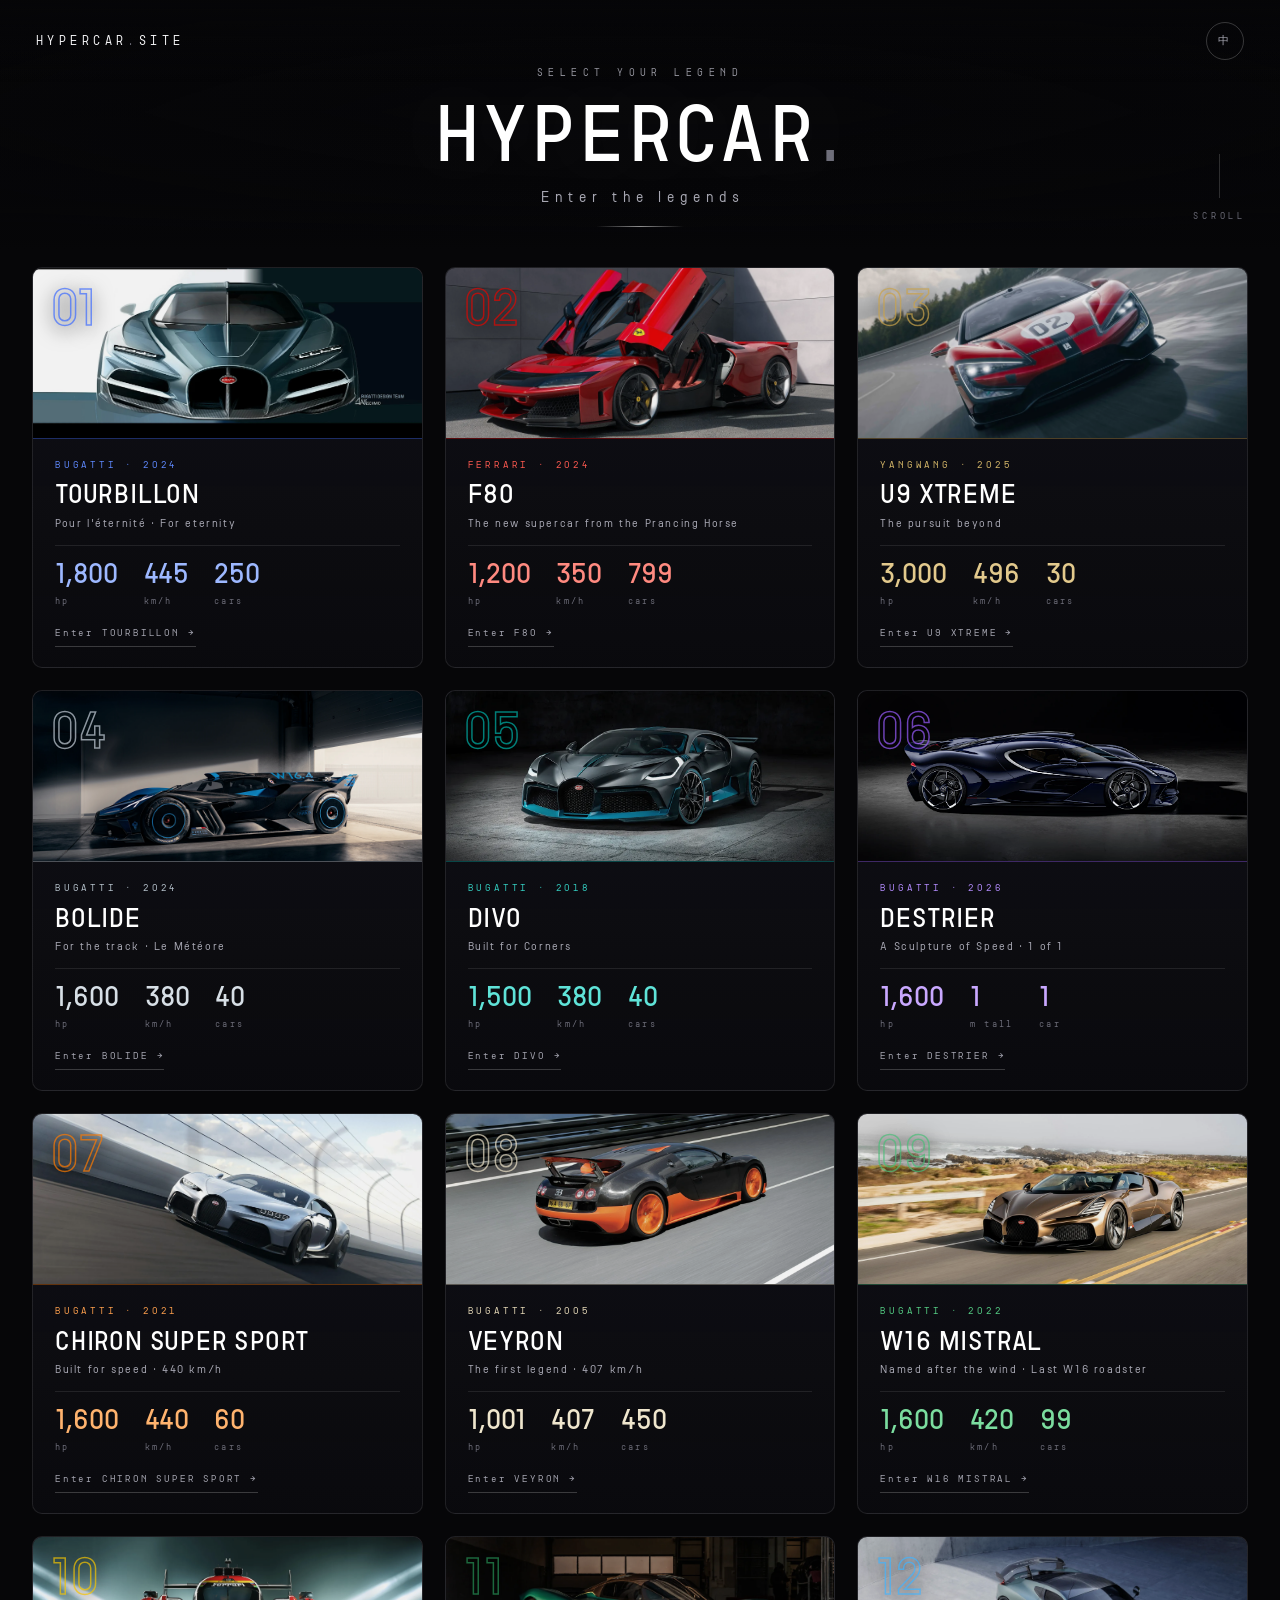
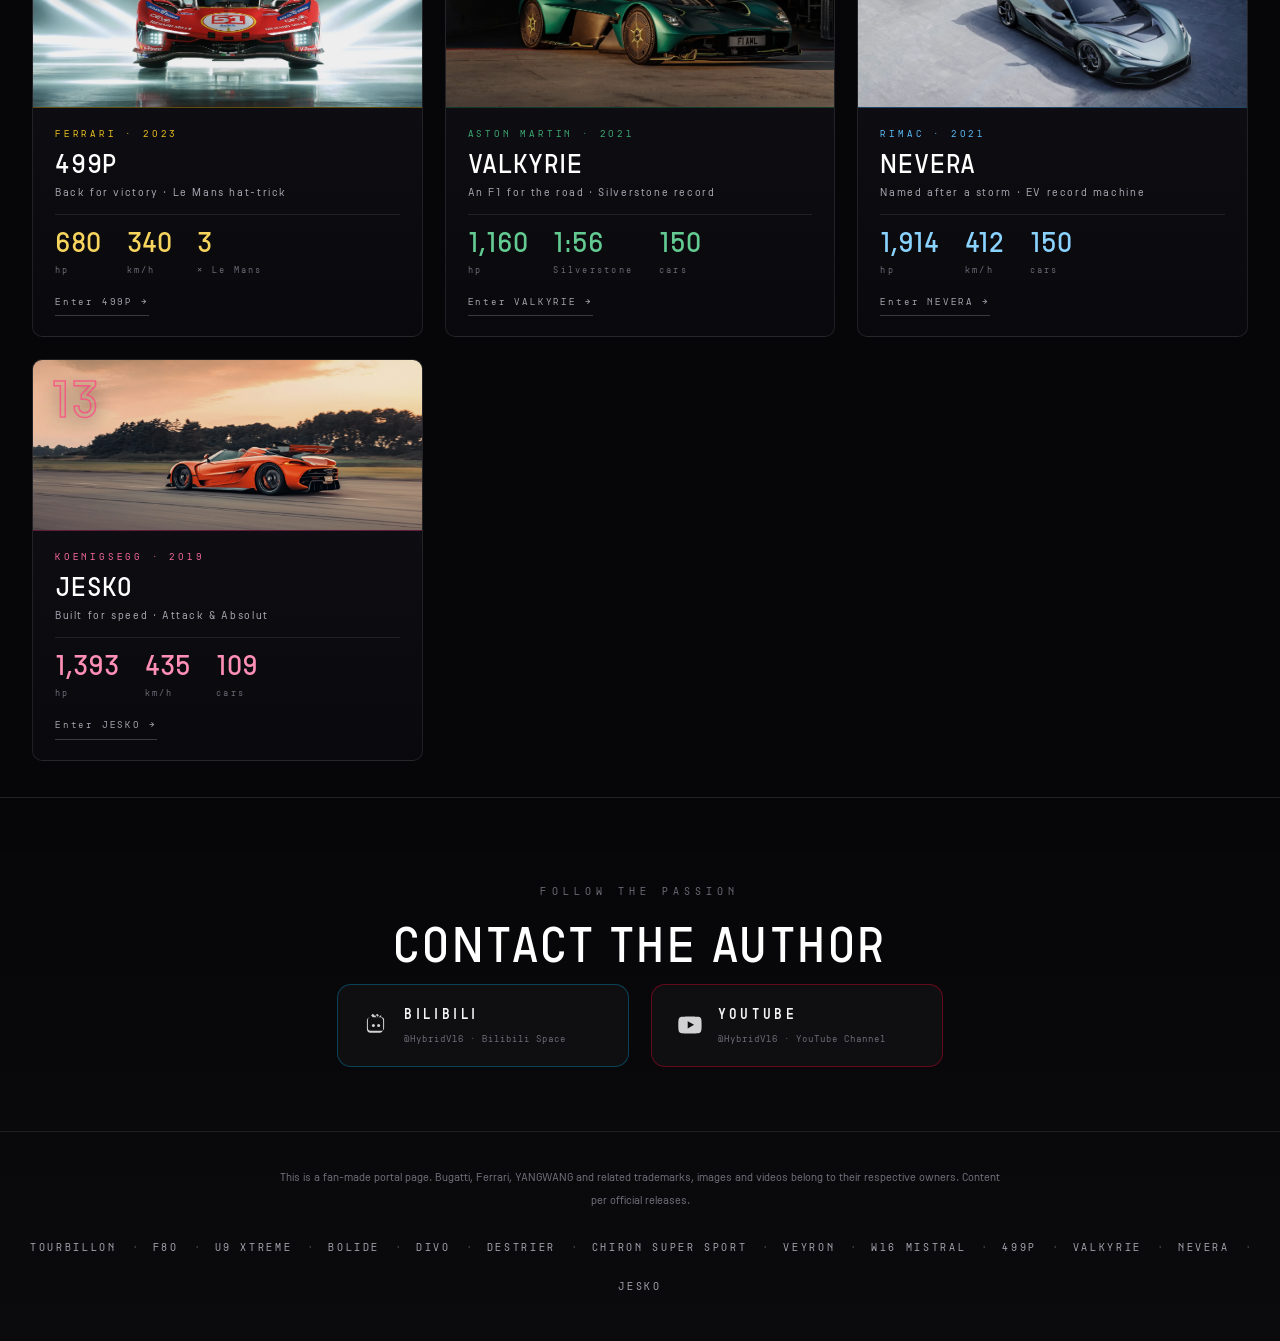
==== commit 847cfdc0: "规范化:接入共享语言逻辑与 SEO 基建,清理未引用素材 - 语言分流改用 shared/v1/lang.js(统一实现,沿用原 localStorage 键与跳转方向) - 新增 robots.tx" ====
--- a/en.html
+++ b/en.html
@@ -11,7 +11,7 @@
 <meta property="og:description" content="A collection of legendary hypercars — Bugatti Tourbillon · Ferrari F80 · YANGWANG U9 Xtreme · Bugatti Bolide · Bugatti Divo · Bugatti Destrier · Chiron Super Sport · Veyron · W16 Mistral · 499P · Valkyrie · Nevera · Jesko.">
 <meta property="og:image" content="assets/tourbillon.webp">
 <meta name="twitter:card" content="summary_large_image">
-<link rel="stylesheet" href="css/style.css">
+<link rel="stylesheet" href="css/style.css?v=0c0f0ae2">
 <!-- hc:seo:start -->
 <!-- generated by tools/seo.py · cars.json · 2026-09-11 -->
 <link rel="canonical" href="https://www.hypercar.site/en.html">
@@ -369,6 +369,6 @@
   </div>
 </footer>
 
-<script src="js/main.js"></script>
+<script src="js/main.js?v=d0697050"></script>
 </body>
 </html>
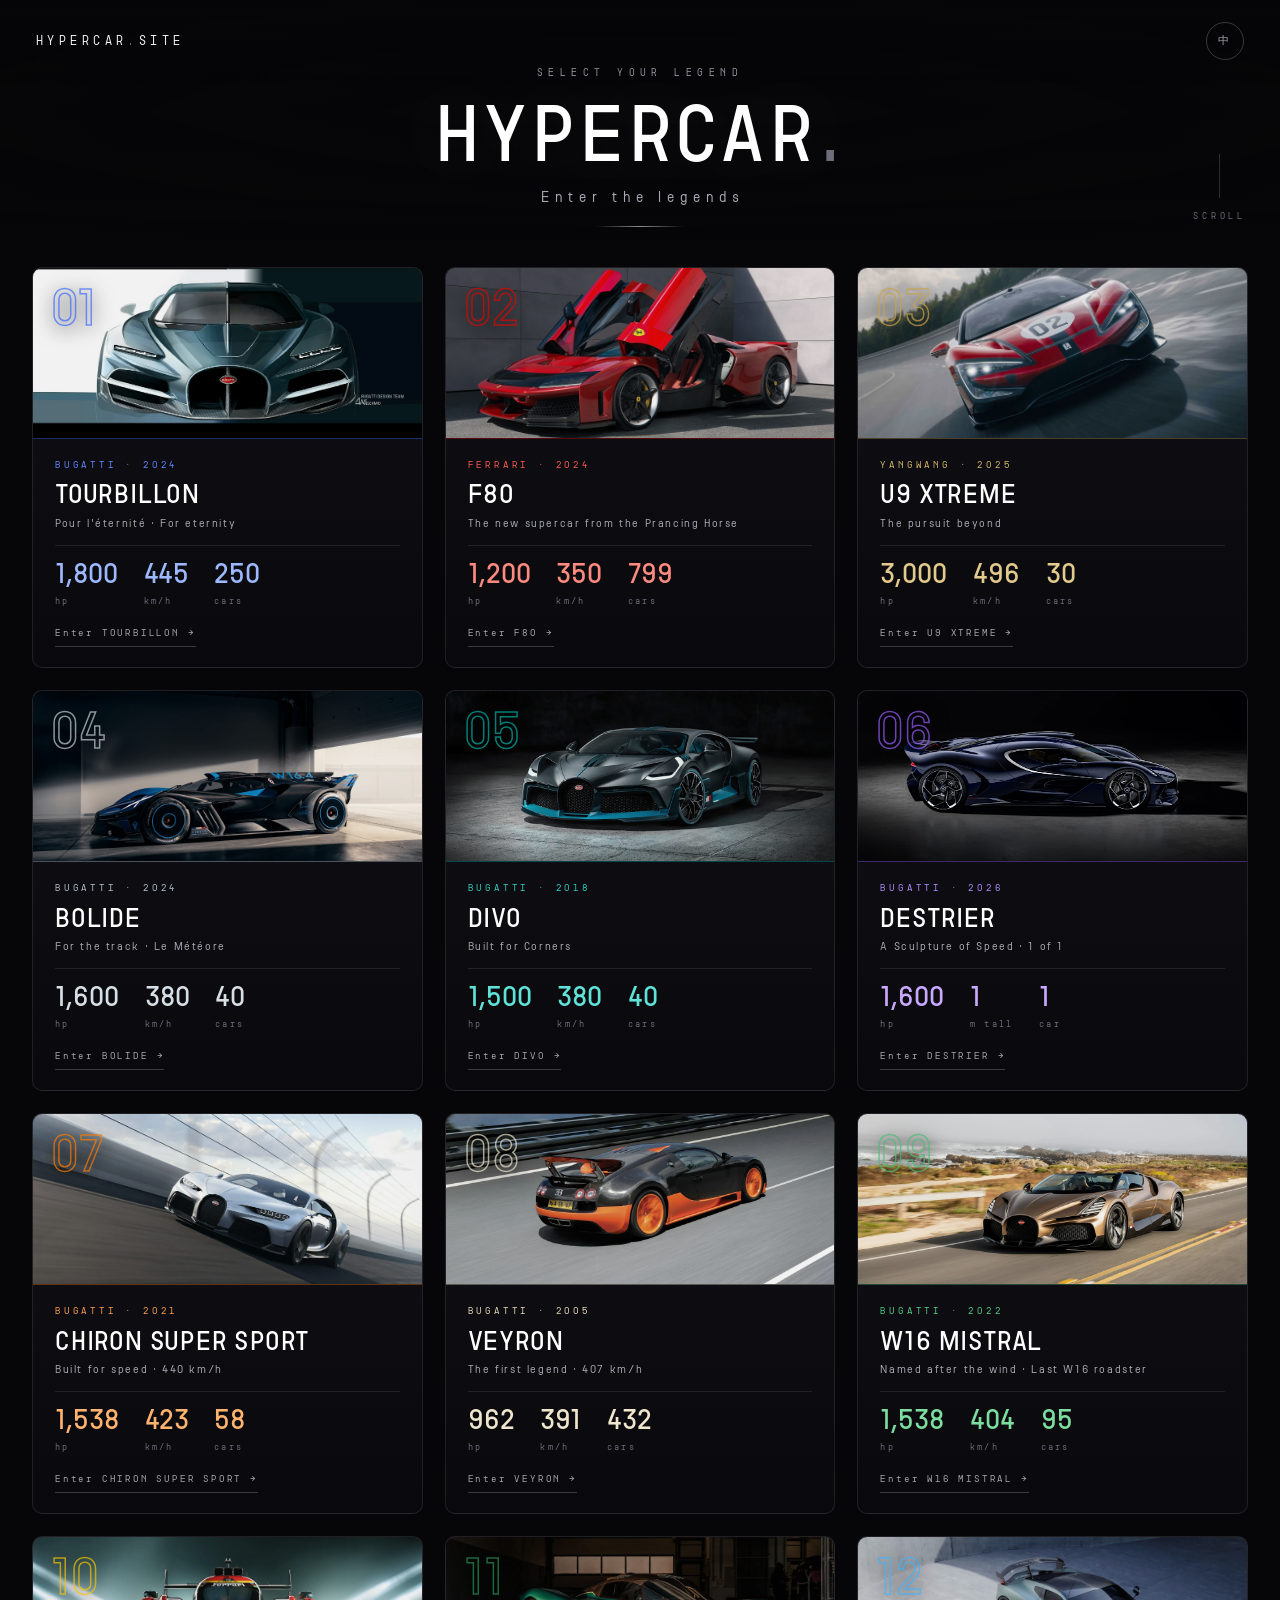
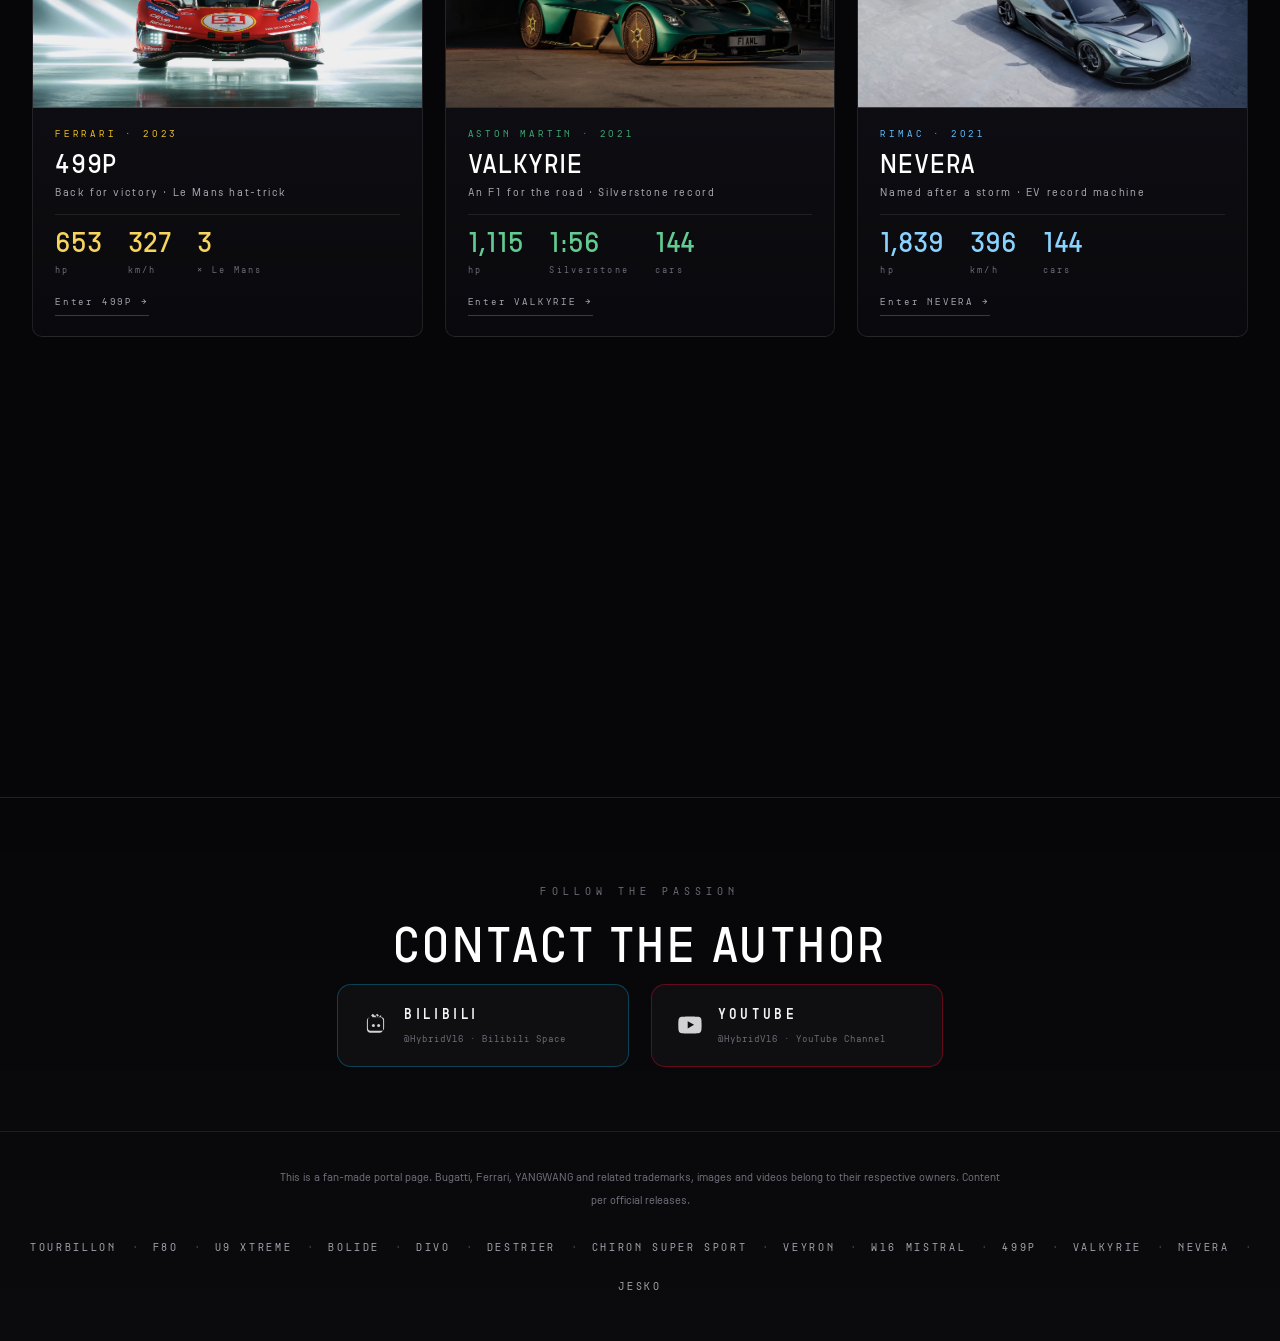
==== commit 861cac55: "门户卡片与页脚链接改为由 cars.json 生成 - tools/build.py 新增 --portal:从 data/cars.json 渲染 13 张门卡与页脚链接 - 生成结果与既有手写 H" ====
--- a/en.html
+++ b/en.html
@@ -59,6 +59,7 @@
 
 <!-- ============ CAR COLLECTION ============ -->
 <section class="doors" id="doors">
+<!-- HC:DOORS:START -->
 
   <!-- 01 TOURBILLON -->
   <a class="door door--bugatti" href="https://tourbillon.hypercar.site/en.html" target="_blank" rel="noopener">
@@ -307,6 +308,7 @@
     </div>
   </a>
 
+<!-- HC:DOORS:END -->
 </section>
 
 </main>
@@ -340,6 +342,7 @@
   <div class="footer__base">
     <p class="footer__note">This is a fan-made portal page. Bugatti, Ferrari, YANGWANG and related trademarks, images and videos belong to their respective owners. Content per official releases.</p>
     <div class="footer__links">
+    <!-- HC:LINKS:START -->
       <a href="https://tourbillon.hypercar.site">TOURBILLON</a>
       <span class="footer__sep">·</span>
       <a href="https://f80.hypercar.site">F80</a>
@@ -365,6 +368,7 @@
       <a href="https://nevera.hypercar.site">NEVERA</a>
       <span class="footer__sep">·</span>
       <a href="https://jesko.hypercar.site">JESKO</a>
+    <!-- HC:LINKS:END -->
     </div>
   </div>
 </footer>
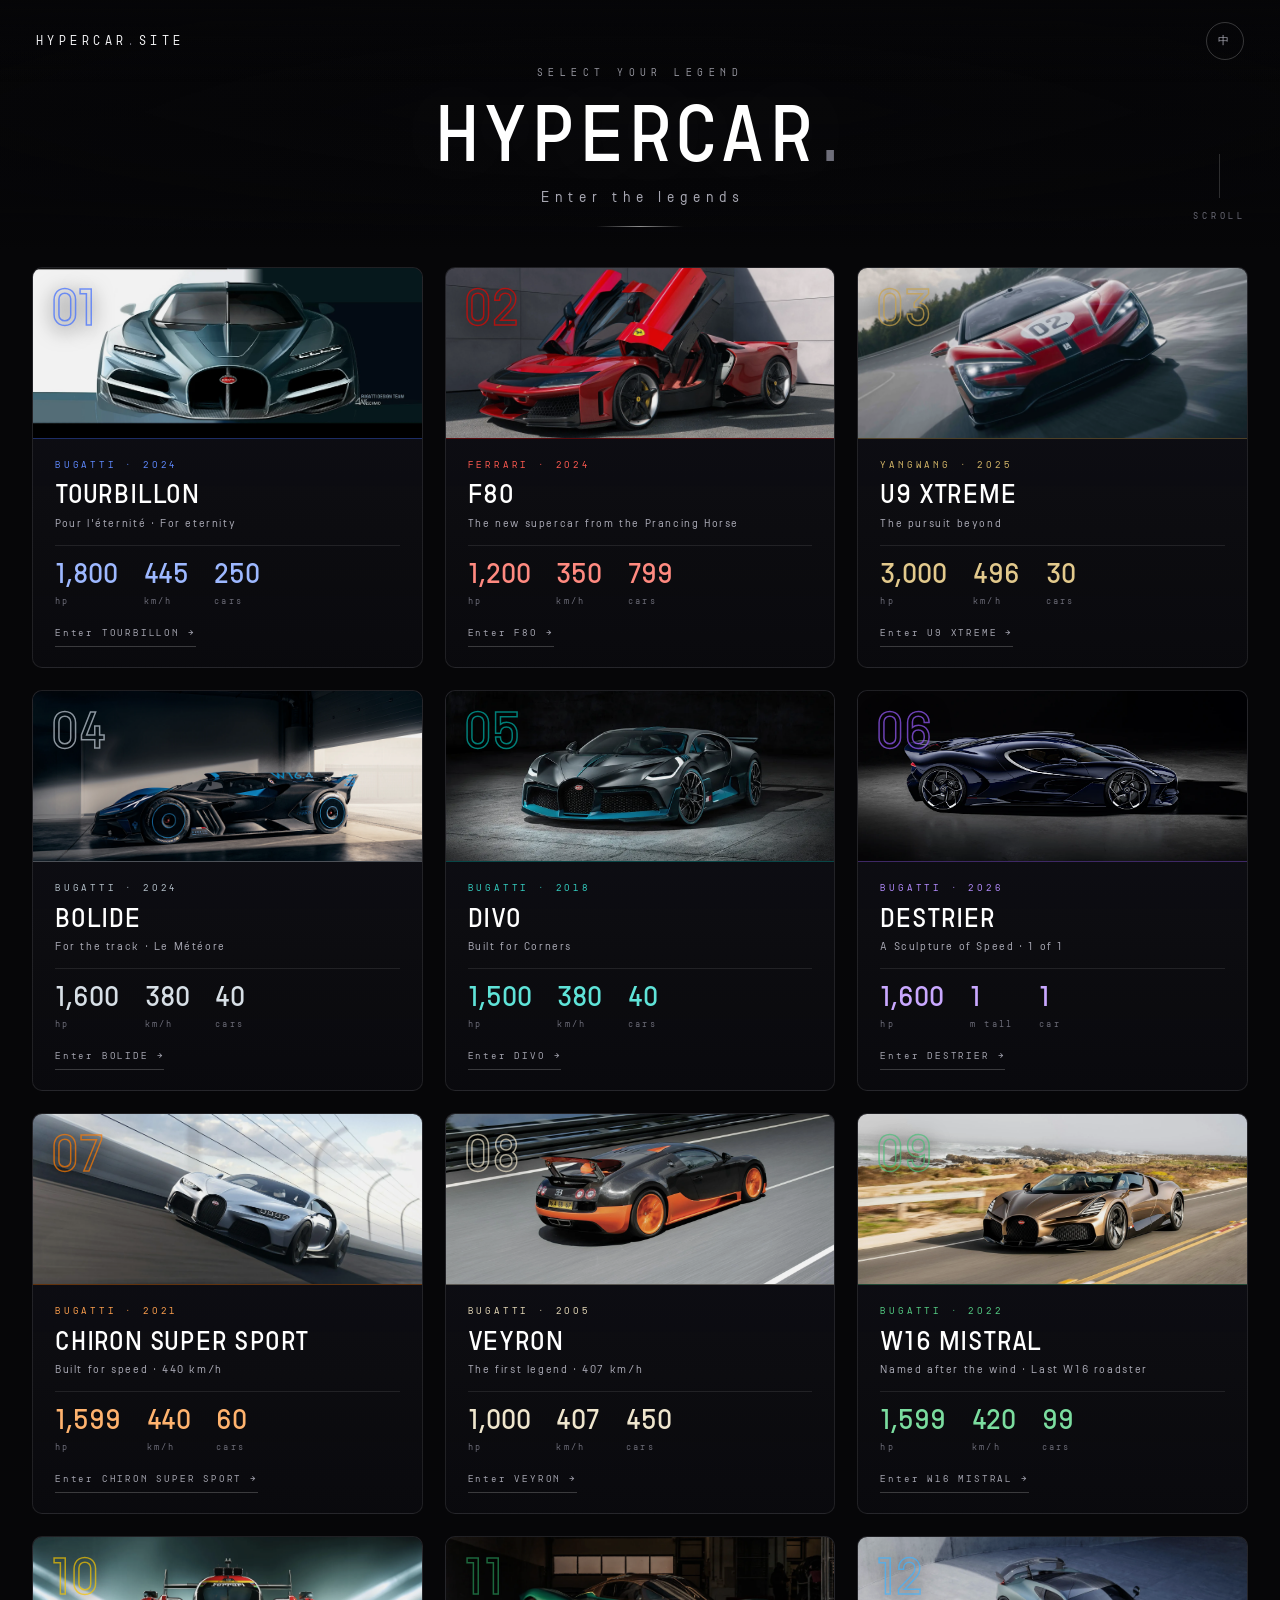
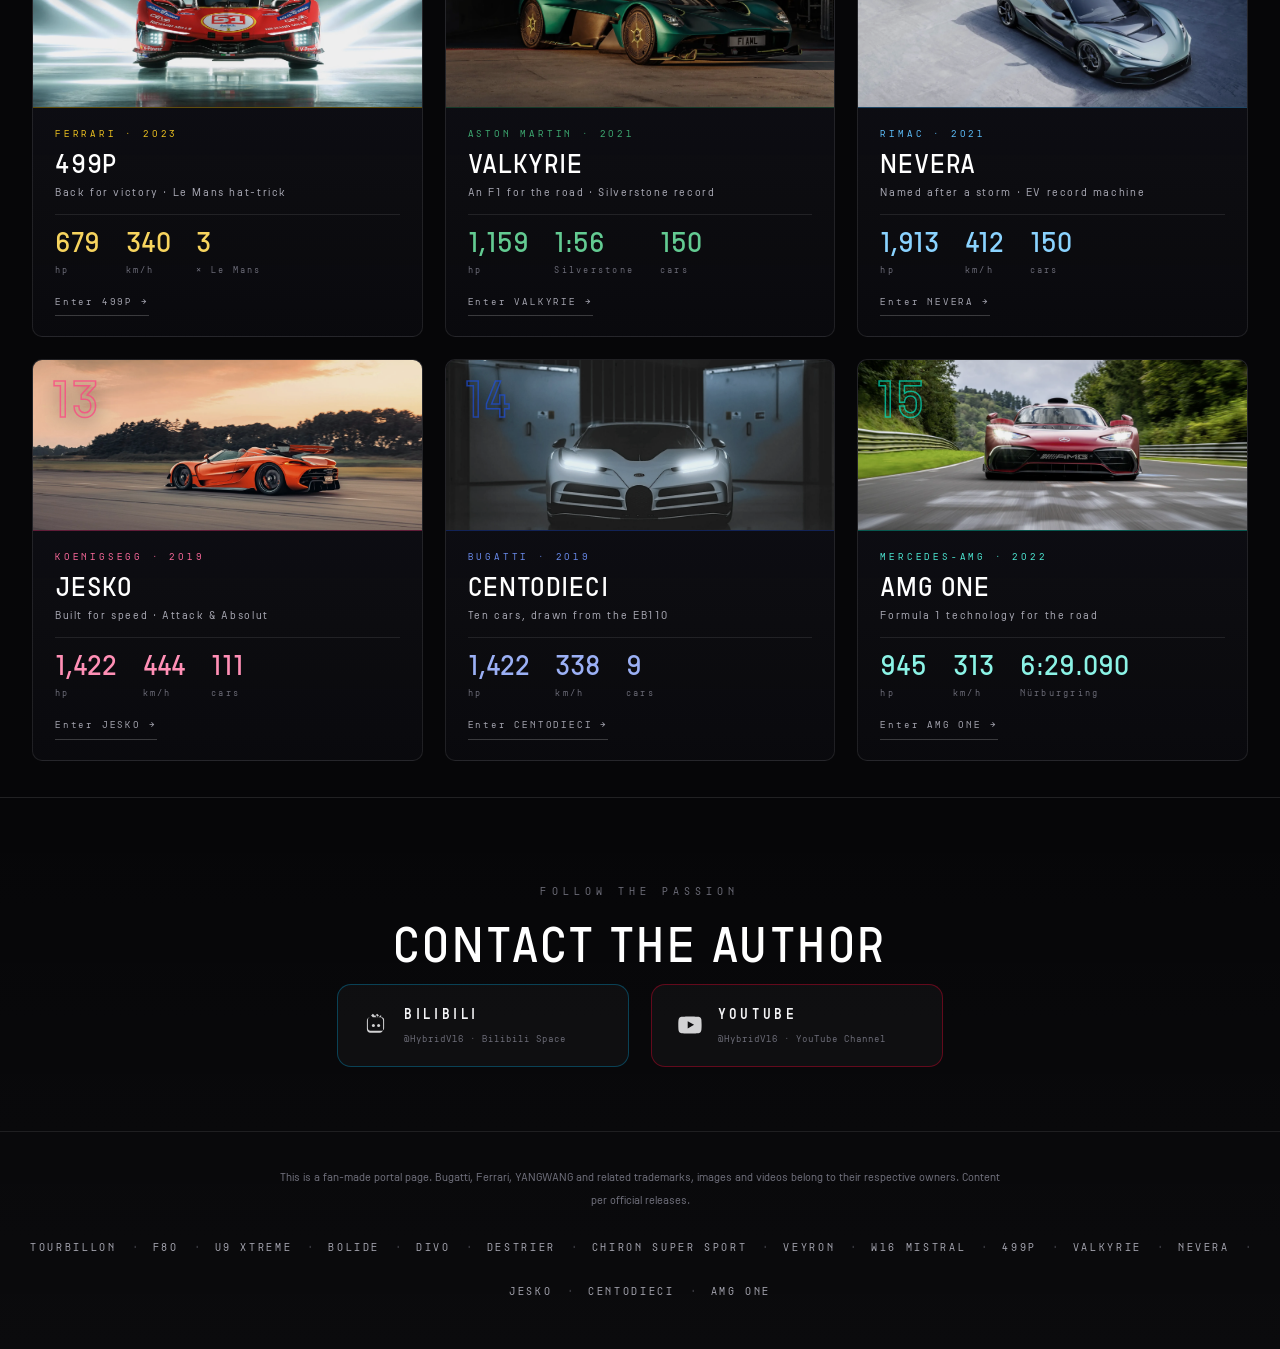
==== commit bd692cc0: "修复:计数降级 / 补 h1 / 统一单位口径 - 计数动画的占位文本由 0 改为真实值(JS 不可用或爬虫访问时不再显示 0) - 4 个站补视觉隐藏的 h1(车型名),每页恰好一个 - 门户功率单" ====
--- a/en.html
+++ b/en.html
@@ -11,15 +11,15 @@
 <meta property="og:description" content="A collection of legendary hypercars — Bugatti Tourbillon · Ferrari F80 · YANGWANG U9 Xtreme · Bugatti Bolide · Bugatti Divo · Bugatti Destrier · Chiron Super Sport · Veyron · W16 Mistral · 499P · Valkyrie · Nevera · Jesko.">
 <meta property="og:image" content="assets/tourbillon.webp">
 <meta name="twitter:card" content="summary_large_image">
-<link rel="stylesheet" href="css/style.css?v=0c0f0ae2">
+<link rel="stylesheet" href="css/style.css?v=b8919671">
 <!-- hc:seo:start -->
-<!-- generated by tools/seo.py · cars.json · 2026-09-11 -->
+<!-- generated by tools/seo.py · cars.json · 2026-09-14 -->
 <link rel="canonical" href="https://www.hypercar.site/en.html">
 <link rel="alternate" hreflang="zh-CN" href="https://www.hypercar.site/">
 <link rel="alternate" hreflang="en" href="https://www.hypercar.site/en.html">
 <link rel="alternate" hreflang="x-default" href="https://www.hypercar.site/">
 <script type="application/ld+json">
-{"@context":"https://schema.org","@type":"CollectionPage","name":"HYPERCAR.SITE","url":"https://www.hypercar.site/en.html","description":"A collection of hypercar legends","mainEntity":{"@type":"ItemList","numberOfItems":13,"itemListElement":[{"@type":"ListItem","position":1,"name":"Bugatti Tourbillon","url":"https://tourbillon.hypercar.site/en.html"},{"@type":"ListItem","position":2,"name":"Ferrari F80","url":"https://f80.hypercar.site/en.html"},{"@type":"ListItem","position":3,"name":"Yangwang U9 Xtreme","url":"https://u9x.hypercar.site/en.html"},{"@type":"ListItem","position":4,"name":"Bugatti Bolide","url":"https://bolide.hypercar.site/en.html"},{"@type":"ListItem","position":5,"name":"Bugatti Divo","url":"https://divo.hypercar.site/en.html"},{"@type":"ListItem","position":6,"name":"Bugatti Destrier","url":"https://destrier.hypercar.site/en.html"},{"@type":"ListItem","position":7,"name":"Bugatti Chiron Super Sport","url":"https://chironss.hypercar.site/en.html"},{"@type":"ListItem","position":8,"name":"Bugatti Veyron","url":"https://veyron.hypercar.site/en.html"},{"@type":"ListItem","position":9,"name":"Bugatti W16 Mistral","url":"https://mistral.hypercar.site/en.html"},{"@type":"ListItem","position":10,"name":"Ferrari 499P","url":"https://499p.hypercar.site/en.html"},{"@type":"ListItem","position":11,"name":"Aston Martin Valkyrie","url":"https://valkyrie.hypercar.site/en.html"},{"@type":"ListItem","position":12,"name":"Rimac Nevera","url":"https://nevera.hypercar.site/en.html"},{"@type":"ListItem","position":13,"name":"Koenigsegg Jesko","url":"https://jesko.hypercar.site/en.html"}]}}
+{"@context":"https://schema.org","@type":"CollectionPage","name":"HYPERCAR.SITE","url":"https://www.hypercar.site/en.html","description":"A collection of hypercar legends","mainEntity":{"@type":"ItemList","numberOfItems":15,"itemListElement":[{"@type":"ListItem","position":1,"name":"Bugatti Tourbillon","url":"https://tourbillon.hypercar.site/en.html"},{"@type":"ListItem","position":2,"name":"Ferrari F80","url":"https://f80.hypercar.site/en.html"},{"@type":"ListItem","position":3,"name":"Yangwang U9 Xtreme","url":"https://u9x.hypercar.site/en.html"},{"@type":"ListItem","position":4,"name":"Bugatti Bolide","url":"https://bolide.hypercar.site/en.html"},{"@type":"ListItem","position":5,"name":"Bugatti Divo","url":"https://divo.hypercar.site/en.html"},{"@type":"ListItem","position":6,"name":"Bugatti Destrier","url":"https://destrier.hypercar.site/en.html"},{"@type":"ListItem","position":7,"name":"Bugatti Chiron Super Sport","url":"https://chironss.hypercar.site/en.html"},{"@type":"ListItem","position":8,"name":"Bugatti Veyron","url":"https://veyron.hypercar.site/en.html"},{"@type":"ListItem","position":9,"name":"Bugatti W16 Mistral","url":"https://mistral.hypercar.site/en.html"},{"@type":"ListItem","position":10,"name":"Ferrari 499P","url":"https://499p.hypercar.site/en.html"},{"@type":"ListItem","position":11,"name":"Aston Martin Valkyrie","url":"https://valkyrie.hypercar.site/en.html"},{"@type":"ListItem","position":12,"name":"Rimac Nevera","url":"https://nevera.hypercar.site/en.html"},{"@type":"ListItem","position":13,"name":"Koenigsegg Jesko","url":"https://jesko.hypercar.site/en.html"},{"@type":"ListItem","position":14,"name":"Bugatti Centodieci","url":"https://centodieci.hypercar.site/en.html"},{"@type":"ListItem","position":15,"name":"Mercedes-AMG AMG ONE","url":"https://amg-one.hypercar.site/en.html"}]}}
 </script>
 <!-- hc:seo:end -->
 </head>
@@ -72,9 +72,9 @@
       <h2 class="door__title">TOURBILLON</h2>
       <p class="door__sub">Pour l'éternité · For eternity</p>
       <div class="door__specs">
-        <div class="spec"><b data-count="1800">0</b><span>hp</span></div>
-        <div class="spec"><b data-count="445">0</b><span>km/h</span></div>
-        <div class="spec"><b data-count="250">0</b><span>cars</span></div>
+        <div class="spec"><b data-count="1800">1,800</b><span>hp</span></div>
+        <div class="spec"><b data-count="445">445</b><span>km/h</span></div>
+        <div class="spec"><b data-count="250">250</b><span>cars</span></div>
       </div>
       <span class="door__enter">Enter TOURBILLON <i>→</i></span>
     </div>
@@ -91,9 +91,9 @@
       <h2 class="door__title">F80</h2>
       <p class="door__sub">The new supercar from the Prancing Horse</p>
       <div class="door__specs">
-        <div class="spec"><b data-count="1200">0</b><span>hp</span></div>
-        <div class="spec"><b data-count="350">0</b><span>km/h</span></div>
-        <div class="spec"><b data-count="799">0</b><span>cars</span></div>
+        <div class="spec"><b data-count="1200">1,200</b><span>hp</span></div>
+        <div class="spec"><b data-count="350">350</b><span>km/h</span></div>
+        <div class="spec"><b data-count="799">799</b><span>cars</span></div>
       </div>
       <span class="door__enter">Enter F80 <i>→</i></span>
     </div>
@@ -110,9 +110,9 @@
       <h2 class="door__title">U9 XTREME</h2>
       <p class="door__sub">The pursuit beyond</p>
       <div class="door__specs">
-        <div class="spec"><b data-count="3000">0</b><span>hp</span></div>
-        <div class="spec"><b data-count="496">0</b><span>km/h</span></div>
-        <div class="spec"><b data-count="30">0</b><span>cars</span></div>
+        <div class="spec"><b data-count="3000">3,000</b><span>hp</span></div>
+        <div class="spec"><b data-count="496">496</b><span>km/h</span></div>
+        <div class="spec"><b data-count="30">30</b><span>cars</span></div>
       </div>
       <span class="door__enter">Enter U9 XTREME <i>→</i></span>
     </div>
@@ -129,9 +129,9 @@
       <h2 class="door__title">BOLIDE</h2>
       <p class="door__sub">For the track · Le Météore</p>
       <div class="door__specs">
-        <div class="spec"><b data-count="1600">0</b><span>hp</span></div>
-        <div class="spec"><b data-count="380">0</b><span>km/h</span></div>
-        <div class="spec"><b data-count="40">0</b><span>cars</span></div>
+        <div class="spec"><b data-count="1600">1,600</b><span>hp</span></div>
+        <div class="spec"><b data-count="380">380</b><span>km/h</span></div>
+        <div class="spec"><b data-count="40">40</b><span>cars</span></div>
       </div>
       <span class="door__enter">Enter BOLIDE <i>→</i></span>
     </div>
@@ -148,9 +148,9 @@
       <h2 class="door__title">DIVO</h2>
       <p class="door__sub">Built for Corners</p>
       <div class="door__specs">
-        <div class="spec"><b data-count="1500">0</b><span>hp</span></div>
-        <div class="spec"><b data-count="380">0</b><span>km/h</span></div>
-        <div class="spec"><b data-count="40">0</b><span>cars</span></div>
+        <div class="spec"><b data-count="1500">1,500</b><span>hp</span></div>
+        <div class="spec"><b data-count="380">380</b><span>km/h</span></div>
+        <div class="spec"><b data-count="40">40</b><span>cars</span></div>
       </div>
       <span class="door__enter">Enter DIVO <i>→</i></span>
     </div>
@@ -167,9 +167,9 @@
       <h2 class="door__title">DESTRIER</h2>
       <p class="door__sub">A Sculpture of Speed · 1 of 1</p>
       <div class="door__specs">
-        <div class="spec"><b data-count="1600">0</b><span>hp</span></div>
-        <div class="spec"><b data-count="1">0</b><span>m tall</span></div>
-        <div class="spec"><b data-count="1">0</b><span>car</span></div>
+        <div class="spec"><b data-count="1600">1,600</b><span>hp</span></div>
+        <div class="spec"><b data-count="1">1</b><span>m tall</span></div>
+        <div class="spec"><b data-count="1">1</b><span>car</span></div>
       </div>
       <span class="door__enter">Enter DESTRIER <i>→</i></span>
     </div>
@@ -186,9 +186,9 @@
       <h2 class="door__title">CHIRON SUPER SPORT</h2>
       <p class="door__sub">Built for speed · 440 km/h</p>
       <div class="door__specs">
-        <div class="spec"><b data-count="1600">0</b><span>hp</span></div>
-        <div class="spec"><b data-count="440">0</b><span>km/h</span></div>
-        <div class="spec"><b data-count="60">0</b><span>cars</span></div>
+        <div class="spec"><b data-count="1600">1,600</b><span>hp</span></div>
+        <div class="spec"><b data-count="440">440</b><span>km/h</span></div>
+        <div class="spec"><b data-count="60">60</b><span>cars</span></div>
       </div>
       <span class="door__enter">Enter CHIRON SUPER SPORT <i>→</i></span>
     </div>
@@ -205,9 +205,9 @@
       <h2 class="door__title">VEYRON</h2>
       <p class="door__sub">The first legend · 407 km/h</p>
       <div class="door__specs">
-        <div class="spec"><b data-count="1001">0</b><span>hp</span></div>
-        <div class="spec"><b data-count="407">0</b><span>km/h</span></div>
-        <div class="spec"><b data-count="450">0</b><span>cars</span></div>
+        <div class="spec"><b data-count="1001">1,001</b><span>hp</span></div>
+        <div class="spec"><b data-count="407">407</b><span>km/h</span></div>
+        <div class="spec"><b data-count="450">450</b><span>cars</span></div>
       </div>
       <span class="door__enter">Enter VEYRON <i>→</i></span>
     </div>
@@ -224,9 +224,9 @@
       <h2 class="door__title">W16 MISTRAL</h2>
       <p class="door__sub">Named after the wind · Last W16 roadster</p>
       <div class="door__specs">
-        <div class="spec"><b data-count="1600">0</b><span>hp</span></div>
-        <div class="spec"><b data-count="420">0</b><span>km/h</span></div>
-        <div class="spec"><b data-count="99">0</b><span>cars</span></div>
+        <div class="spec"><b data-count="1600">1,600</b><span>hp</span></div>
+        <div class="spec"><b data-count="420">420</b><span>km/h</span></div>
+        <div class="spec"><b data-count="99">99</b><span>cars</span></div>
       </div>
       <span class="door__enter">Enter W16 MISTRAL <i>→</i></span>
     </div>
@@ -243,9 +243,9 @@
       <h2 class="door__title">499P</h2>
       <p class="door__sub">Back for victory · Le Mans hat-trick</p>
       <div class="door__specs">
-        <div class="spec"><b data-count="680">0</b><span>hp</span></div>
-        <div class="spec"><b data-count="340">0</b><span>km/h</span></div>
-        <div class="spec"><b data-count="3">0</b><span>× Le Mans</span></div>
+        <div class="spec"><b data-count="680">680</b><span>hp</span></div>
+        <div class="spec"><b data-count="340">340</b><span>km/h</span></div>
+        <div class="spec"><b data-count="3">3</b><span>× Le Mans</span></div>
       </div>
       <span class="door__enter">Enter 499P <i>→</i></span>
     </div>
@@ -262,9 +262,9 @@
       <h2 class="door__title">VALKYRIE</h2>
       <p class="door__sub">An F1 for the road · Silverstone record</p>
       <div class="door__specs">
-        <div class="spec"><b data-count="1160">0</b><span>hp</span></div>
+        <div class="spec"><b data-count="1160">1,160</b><span>hp</span></div>
         <div class="spec"><b>1:56</b><span>Silverstone</span></div>
-        <div class="spec"><b data-count="150">0</b><span>cars</span></div>
+        <div class="spec"><b data-count="150">150</b><span>cars</span></div>
       </div>
       <span class="door__enter">Enter VALKYRIE <i>→</i></span>
     </div>
@@ -281,9 +281,9 @@
       <h2 class="door__title">NEVERA</h2>
       <p class="door__sub">Named after a storm · EV record machine</p>
       <div class="door__specs">
-        <div class="spec"><b data-count="1914">0</b><span>hp</span></div>
-        <div class="spec"><b data-count="412">0</b><span>km/h</span></div>
-        <div class="spec"><b data-count="150">0</b><span>cars</span></div>
+        <div class="spec"><b data-count="1914">1,914</b><span>hp</span></div>
+        <div class="spec"><b data-count="412">412</b><span>km/h</span></div>
+        <div class="spec"><b data-count="150">150</b><span>cars</span></div>
       </div>
       <span class="door__enter">Enter NEVERA <i>→</i></span>
     </div>
@@ -300,11 +300,49 @@
       <h2 class="door__title">JESKO</h2>
       <p class="door__sub">Built for speed · Attack & Absolut</p>
       <div class="door__specs">
-        <div class="spec"><b data-count="1600">0</b><span>hp</span></div>
-        <div class="spec"><b data-count="500">0</b><span>km/h</span></div>
-        <div class="spec"><b data-count="125">0</b><span>cars</span></div>
+        <div class="spec"><b data-count="1600">1,600</b><span>hp</span></div>
+        <div class="spec"><b data-count="500">500</b><span>km/h</span></div>
+        <div class="spec"><b data-count="125">125</b><span>cars</span></div>
       </div>
       <span class="door__enter">Enter JESKO <i>→</i></span>
+    </div>
+  </a>
+
+  <!-- 14 CENTODIECI -->
+  <a class="door door--centodieci" href="https://centodieci.hypercar.site/en.html" target="_blank" rel="noopener">
+    <div class="door__media">
+      <img class="door__img" src="assets/centodieci.webp" alt="BUGATTI CENTODIECI — 风洞中的正面全车" loading="lazy">
+      <span class="door__no">14</span>
+    </div>
+    <div class="door__body">
+      <span class="door__tag">BUGATTI · 2019</span>
+      <h2 class="door__title">CENTODIECI</h2>
+      <p class="door__sub">Ten cars, drawn from the EB110</p>
+      <div class="door__specs">
+        <div class="spec"><b data-count="1600">1,600</b><span>hp</span></div>
+        <div class="spec"><b data-count="380">380</b><span>km/h</span></div>
+        <div class="spec"><b data-count="10">10</b><span>cars</span></div>
+      </div>
+      <span class="door__enter">Enter CENTODIECI <i>→</i></span>
+    </div>
+  </a>
+
+  <!-- 15 把 F1 混动动力单元带上公路,产量 275 台。 -->
+  <a class="door door--amg" href="https://amg-one.hypercar.site/en.html" target="_blank" rel="noopener">
+    <div class="door__media">
+      <img class="door__img" src="assets/amg-one.webp" alt="MERCEDES-AMG AMG ONE" loading="lazy">
+      <span class="door__no">15</span>
+    </div>
+    <div class="door__body">
+      <span class="door__tag">MERCEDES-AMG · 2022</span>
+      <h2 class="door__title">AMG ONE</h2>
+      <p class="door__sub">Formula 1 technology for the road</p>
+      <div class="door__specs">
+        <div class="spec"><b data-count="1063">1,063</b><span>hp</span></div>
+        <div class="spec"><b data-count="352">352</b><span>km/h</span></div>
+        <div class="spec"><b>6:29.090</b><span>Nürburgring</span></div>
+      </div>
+      <span class="door__enter">Enter AMG ONE <i>→</i></span>
     </div>
   </a>
 
@@ -368,6 +406,10 @@
       <a href="https://nevera.hypercar.site">NEVERA</a>
       <span class="footer__sep">·</span>
       <a href="https://jesko.hypercar.site">JESKO</a>
+      <span class="footer__sep">·</span>
+      <a href="https://centodieci.hypercar.site">CENTODIECI</a>
+      <span class="footer__sep">·</span>
+      <a href="https://amg-one.hypercar.site">AMG ONE</a>
     <!-- HC:LINKS:END -->
     </div>
   </div>
--- a/css/style.css
+++ b/css/style.css
@@ -313,6 +313,8 @@
 .door--valkyrie.is-in:hover { border-color: rgba(38, 145, 85, 0.55); box-shadow: 0 34px 70px -34px rgba(38, 145, 85, 0.45); }
 .door--nevera.is-in:hover { border-color: rgba(64, 180, 255, 0.55); box-shadow: 0 34px 70px -34px rgba(64, 180, 255, 0.45); }
 .door--jesko.is-in:hover { border-color: rgba(255, 61, 129, 0.55); box-shadow: 0 34px 70px -34px rgba(255, 61, 129, 0.45); }
+.door--centodieci.is-in:hover { border-color: rgba(30, 79, 216, 0.55); box-shadow: 0 34px 70px -34px rgba(30, 79, 216, 0.5); }
+.door--amg.is-in:hover { border-color: rgba(0, 229, 192, 0.55); box-shadow: 0 34px 70px -34px rgba(0, 229, 192, 0.5); }
 
 .door__media {
   position: relative;
@@ -356,6 +358,8 @@
 .door--valkyrie .door__no { -webkit-text-stroke-color: rgba(38, 145, 85, 0.7); }
 .door--nevera .door__no { -webkit-text-stroke-color: rgba(64, 180, 255, 0.7); }
 .door--jesko .door__no { -webkit-text-stroke-color: rgba(255, 61, 129, 0.7); }
+.door--centodieci .door__no { -webkit-text-stroke-color: rgba(30, 79, 216, 0.7); }
+.door--amg .door__no { -webkit-text-stroke-color: rgba(0, 229, 192, 0.7); }
 
 .door__body {
   display: flex;
@@ -376,6 +380,8 @@
 .door--valkyrie .door__body { border-top-color: rgba(38, 145, 85, 0.35); }
 .door--nevera .door__body { border-top-color: rgba(64, 180, 255, 0.35); }
 .door--jesko .door__body { border-top-color: rgba(255, 61, 129, 0.35); }
+.door--centodieci .door__body { border-top-color: rgba(30, 79, 216, 0.35); }
+.door--amg .door__body { border-top-color: rgba(0, 229, 192, 0.35); }
 
 .door__tag {
   font-family: var(--mono);
@@ -396,6 +402,8 @@
 .door--valkyrie .door__tag { color: #3fae74; }
 .door--nevera .door__tag { color: #5ec1ff; }
 .door--jesko .door__tag { color: #ff6b9d; }
+.door--centodieci .door__tag { color: #6b8df0; }
+.door--amg .door__tag { color: #4fedd8; }
 
 .door__title {
   font-family: var(--display);
@@ -462,6 +470,8 @@
 .door--valkyrie .spec b { color: #63cb92; }
 .door--nevera .spec b { color: #8ad3ff; }
 .door--jesko .spec b { color: #ff8fb5; }
+.door--centodieci .spec b { color: #9bb0f5; }
+.door--amg .spec b { color: #8bf3e6; }
 
 .door__enter {
   margin-top: 14px;
@@ -493,6 +503,8 @@
 .door--valkyrie.is-in:hover .door__enter { color: #45bd80; border-color: #45bd80; }
 .door--nevera.is-in:hover .door__enter { color: #66c6ff; border-color: #66c6ff; }
 .door--jesko.is-in:hover .door__enter { color: #ff6ba1; border-color: #ff6ba1; }
+.door--centodieci.is-in:hover .door__enter { color: #5f83f0; border-color: #5f83f0; }
+.door--amg.is-in:hover .door__enter { color: #00e5c0; border-color: #00e5c0; }
 
 /* ---------- 页脚 ---------- */
 .footer {
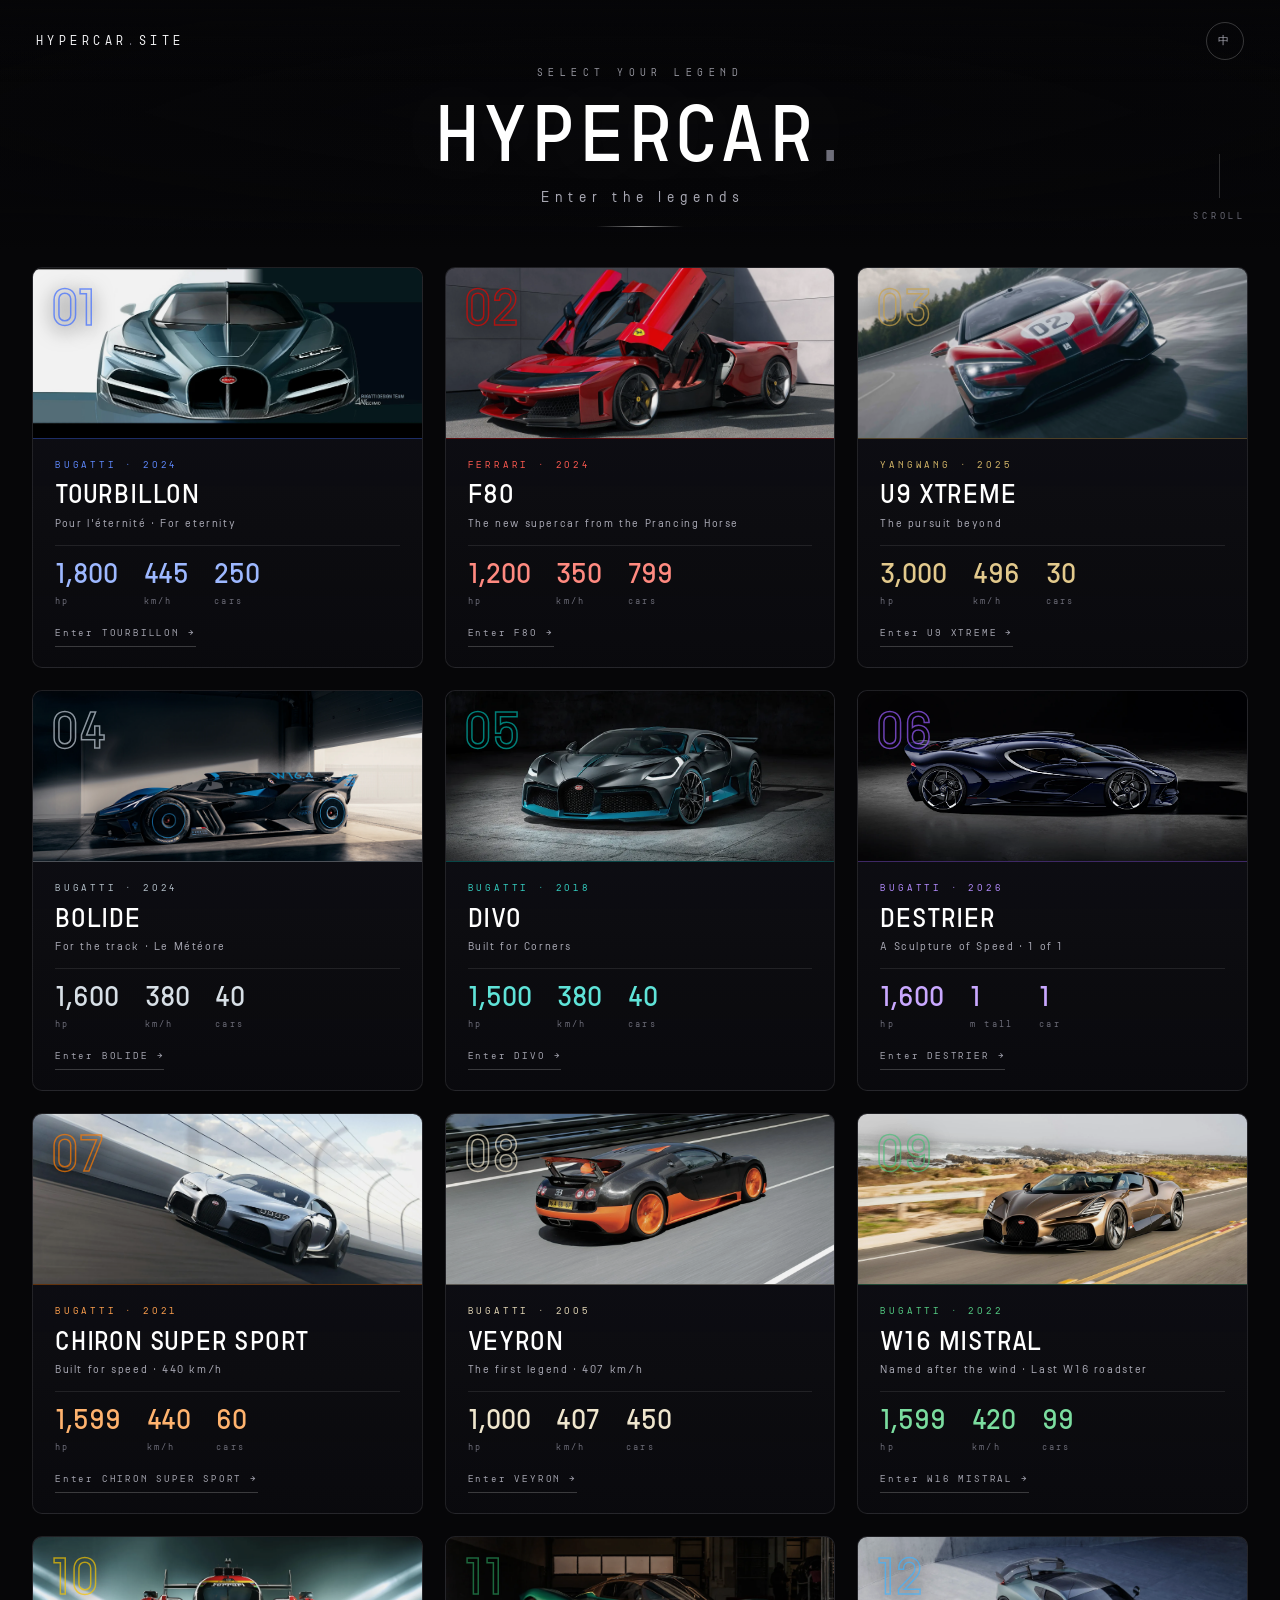
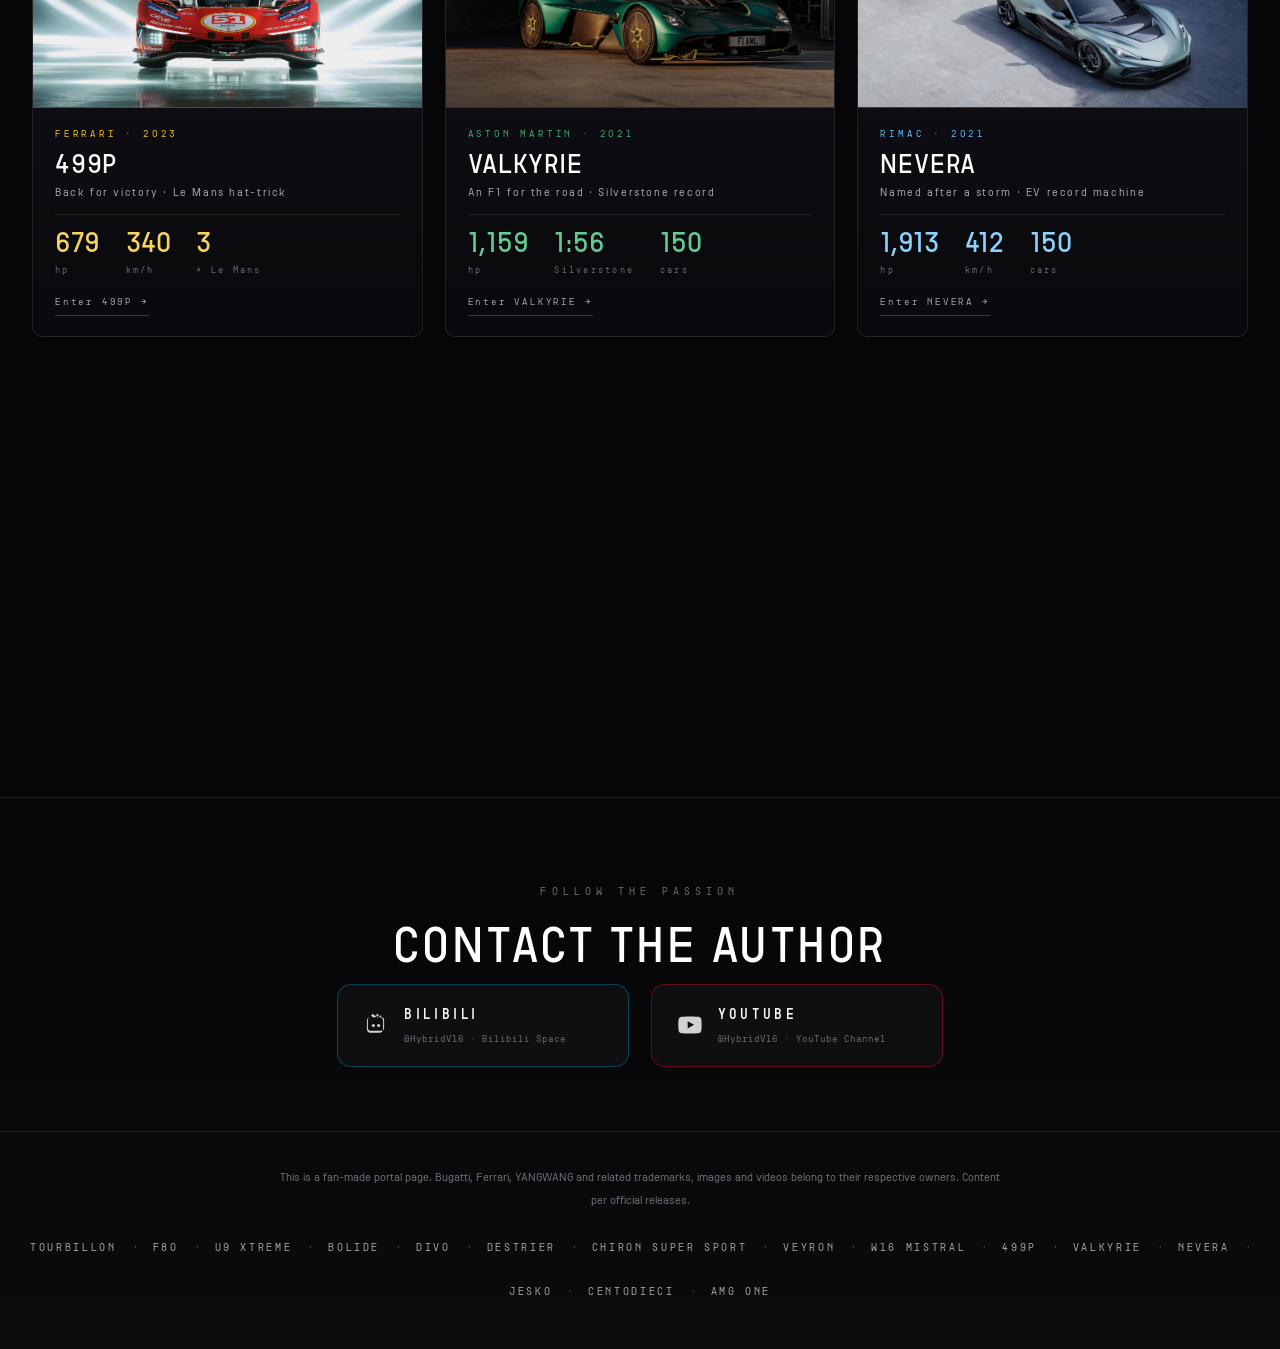
==== commit 1e523fcb: "门户:Centodieci 转为 live,修正 AMG ONE 卡片名称" ====
--- a/en.html
+++ b/en.html
@@ -13,13 +13,13 @@
 <meta name="twitter:card" content="summary_large_image">
 <link rel="stylesheet" href="css/style.css?v=b8919671">
 <!-- hc:seo:start -->
-<!-- generated by tools/seo.py · cars.json · 2026-09-14 -->
+<!-- generated by tools/seo.py · cars.json · 2026-09-18 -->
 <link rel="canonical" href="https://www.hypercar.site/en.html">
 <link rel="alternate" hreflang="zh-CN" href="https://www.hypercar.site/">
 <link rel="alternate" hreflang="en" href="https://www.hypercar.site/en.html">
 <link rel="alternate" hreflang="x-default" href="https://www.hypercar.site/">
 <script type="application/ld+json">
-{"@context":"https://schema.org","@type":"CollectionPage","name":"HYPERCAR.SITE","url":"https://www.hypercar.site/en.html","description":"A collection of hypercar legends","mainEntity":{"@type":"ItemList","numberOfItems":15,"itemListElement":[{"@type":"ListItem","position":1,"name":"Bugatti Tourbillon","url":"https://tourbillon.hypercar.site/en.html"},{"@type":"ListItem","position":2,"name":"Ferrari F80","url":"https://f80.hypercar.site/en.html"},{"@type":"ListItem","position":3,"name":"Yangwang U9 Xtreme","url":"https://u9x.hypercar.site/en.html"},{"@type":"ListItem","position":4,"name":"Bugatti Bolide","url":"https://bolide.hypercar.site/en.html"},{"@type":"ListItem","position":5,"name":"Bugatti Divo","url":"https://divo.hypercar.site/en.html"},{"@type":"ListItem","position":6,"name":"Bugatti Destrier","url":"https://destrier.hypercar.site/en.html"},{"@type":"ListItem","position":7,"name":"Bugatti Chiron Super Sport","url":"https://chironss.hypercar.site/en.html"},{"@type":"ListItem","position":8,"name":"Bugatti Veyron","url":"https://veyron.hypercar.site/en.html"},{"@type":"ListItem","position":9,"name":"Bugatti W16 Mistral","url":"https://mistral.hypercar.site/en.html"},{"@type":"ListItem","position":10,"name":"Ferrari 499P","url":"https://499p.hypercar.site/en.html"},{"@type":"ListItem","position":11,"name":"Aston Martin Valkyrie","url":"https://valkyrie.hypercar.site/en.html"},{"@type":"ListItem","position":12,"name":"Rimac Nevera","url":"https://nevera.hypercar.site/en.html"},{"@type":"ListItem","position":13,"name":"Koenigsegg Jesko","url":"https://jesko.hypercar.site/en.html"},{"@type":"ListItem","position":14,"name":"Bugatti Centodieci","url":"https://centodieci.hypercar.site/en.html"},{"@type":"ListItem","position":15,"name":"Mercedes-AMG AMG ONE","url":"https://amg-one.hypercar.site/en.html"}]}}
+{"@context":"https://schema.org","@type":"CollectionPage","name":"HYPERCAR.SITE","url":"https://www.hypercar.site/en.html","description":"A collection of hypercar legends","mainEntity":{"@type":"ItemList","numberOfItems":15,"itemListElement":[{"@type":"ListItem","position":1,"name":"Bugatti Tourbillon","url":"https://tourbillon.hypercar.site/en.html"},{"@type":"ListItem","position":2,"name":"Ferrari F80","url":"https://f80.hypercar.site/en.html"},{"@type":"ListItem","position":3,"name":"Yangwang U9 Xtreme","url":"https://u9x.hypercar.site/en.html"},{"@type":"ListItem","position":4,"name":"Bugatti Bolide","url":"https://bolide.hypercar.site/en.html"},{"@type":"ListItem","position":5,"name":"Bugatti Divo","url":"https://divo.hypercar.site/en.html"},{"@type":"ListItem","position":6,"name":"Bugatti Destrier","url":"https://destrier.hypercar.site/en.html"},{"@type":"ListItem","position":7,"name":"Bugatti Chiron Super Sport","url":"https://chironss.hypercar.site/en.html"},{"@type":"ListItem","position":8,"name":"Bugatti Veyron","url":"https://veyron.hypercar.site/en.html"},{"@type":"ListItem","position":9,"name":"Bugatti W16 Mistral","url":"https://mistral.hypercar.site/en.html"},{"@type":"ListItem","position":10,"name":"Ferrari 499P","url":"https://499p.hypercar.site/en.html"},{"@type":"ListItem","position":11,"name":"Aston Martin Valkyrie","url":"https://valkyrie.hypercar.site/en.html"},{"@type":"ListItem","position":12,"name":"Rimac Nevera","url":"https://nevera.hypercar.site/en.html"},{"@type":"ListItem","position":13,"name":"Koenigsegg Jesko","url":"https://jesko.hypercar.site/en.html"},{"@type":"ListItem","position":14,"name":"Bugatti Centodieci","url":"https://centodieci.hypercar.site/en.html"},{"@type":"ListItem","position":15,"name":"Mercedes-AMG ONE","url":"https://amg-one.hypercar.site/en.html"}]}}
 </script>
 <!-- hc:seo:end -->
 </head>
@@ -330,7 +330,7 @@
   <!-- 15 把 F1 混动动力单元带上公路,产量 275 台。 -->
   <a class="door door--amg" href="https://amg-one.hypercar.site/en.html" target="_blank" rel="noopener">
     <div class="door__media">
-      <img class="door__img" src="assets/amg-one.webp" alt="MERCEDES-AMG AMG ONE" loading="lazy">
+      <img class="door__img" src="assets/amg-one.webp" alt="Mercedes-AMG ONE" loading="lazy">
       <span class="door__no">15</span>
     </div>
     <div class="door__body">
